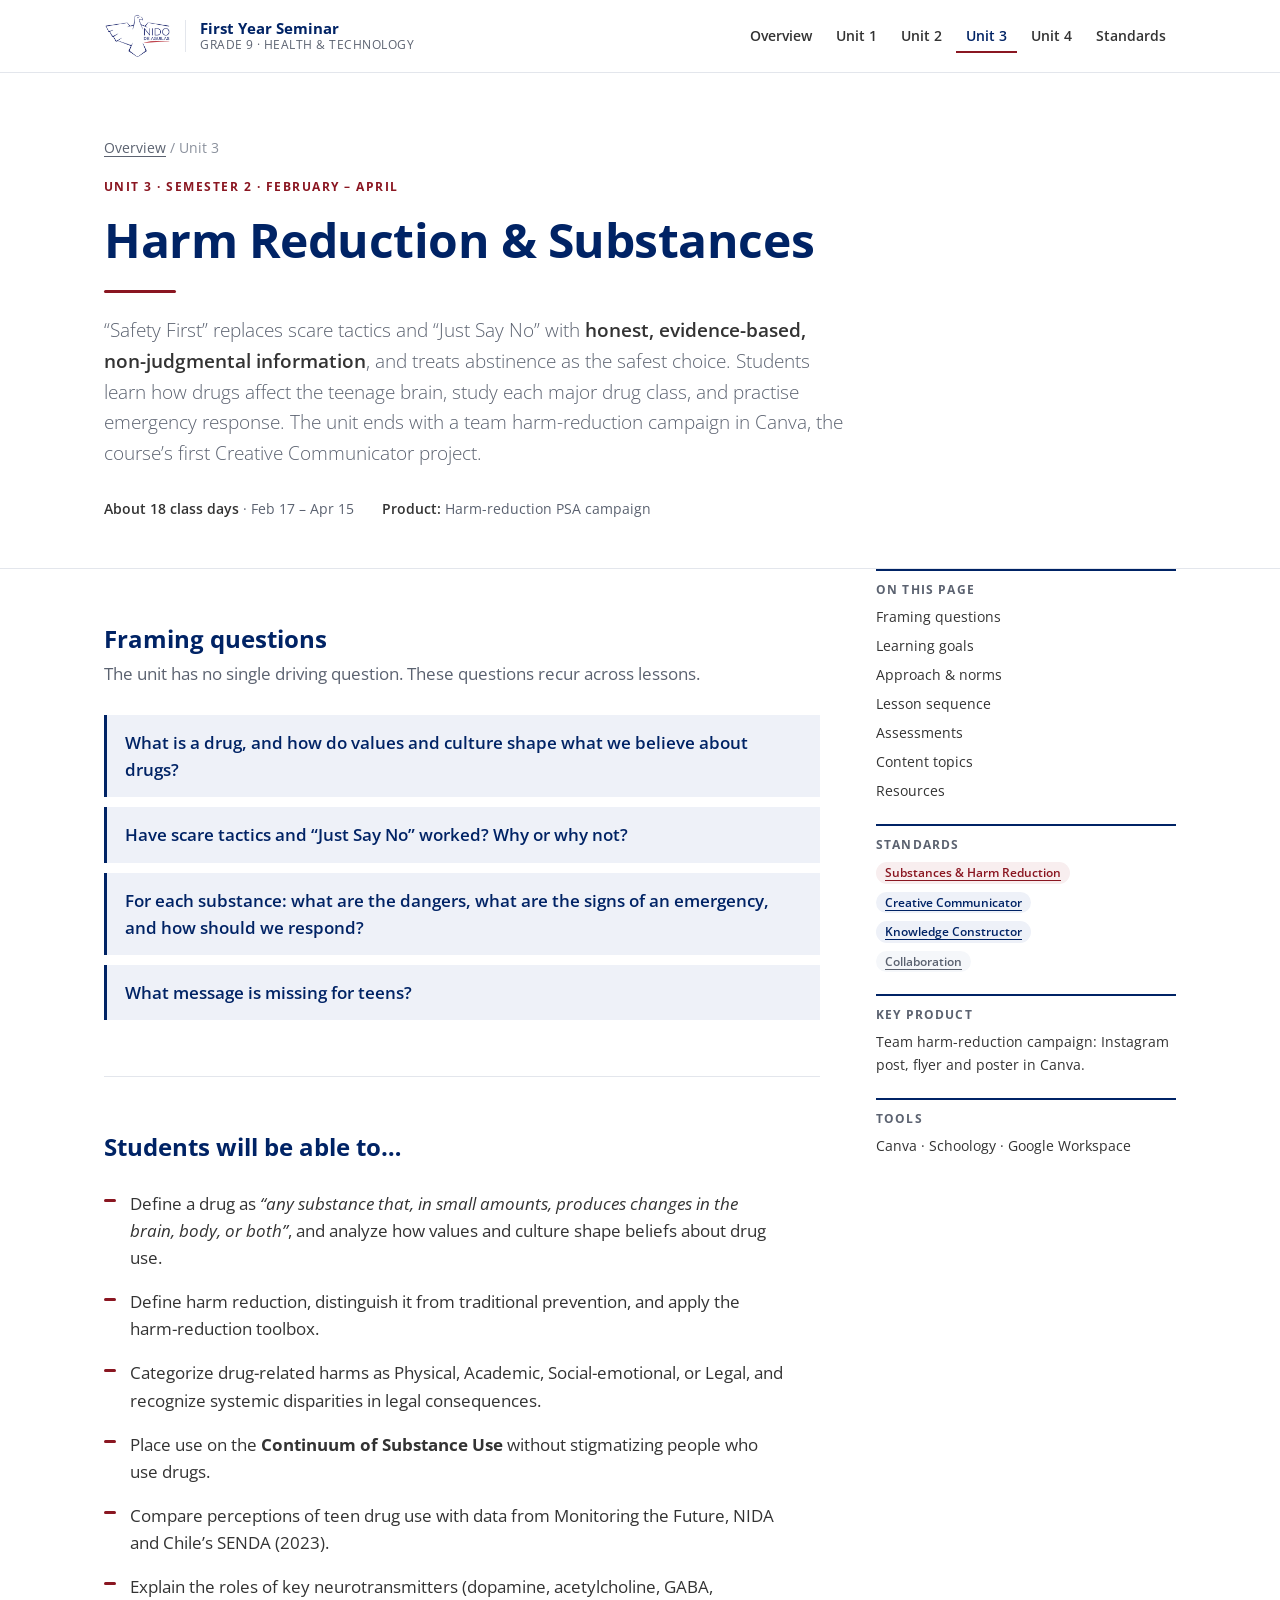
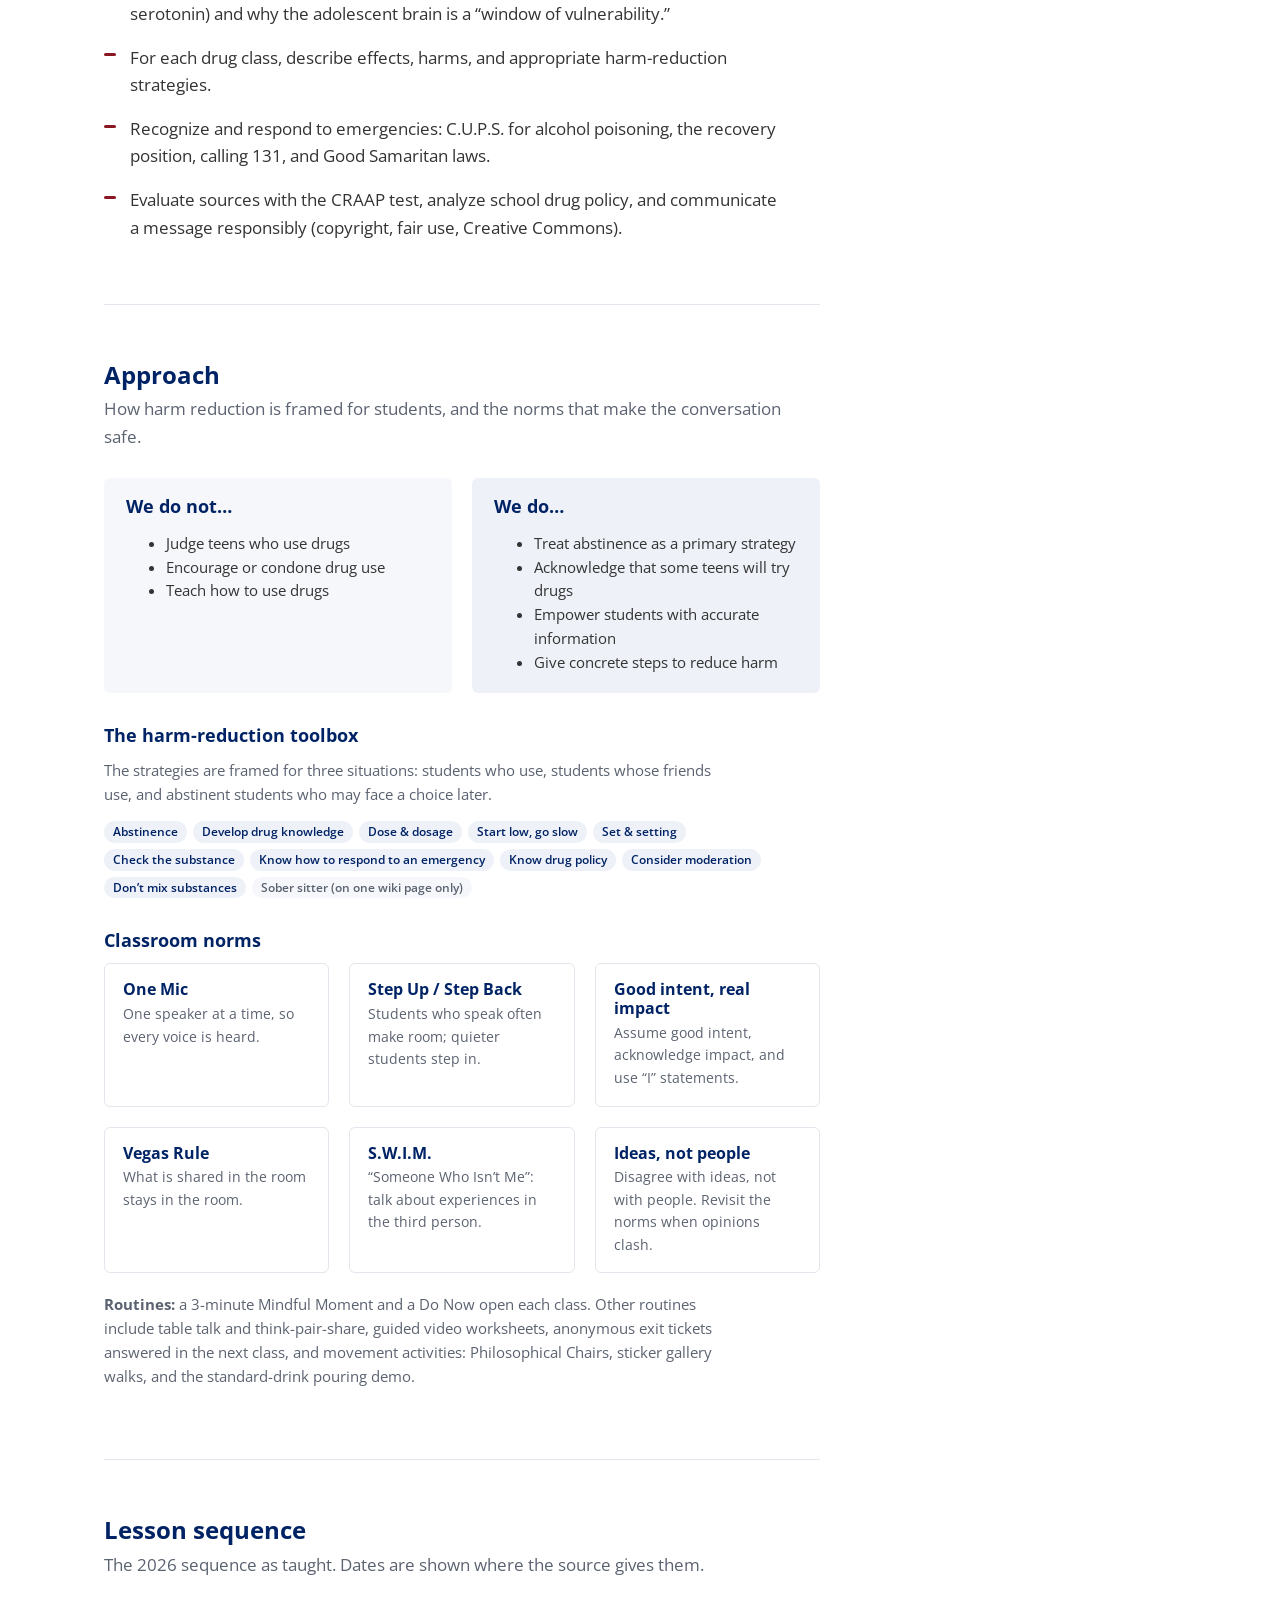
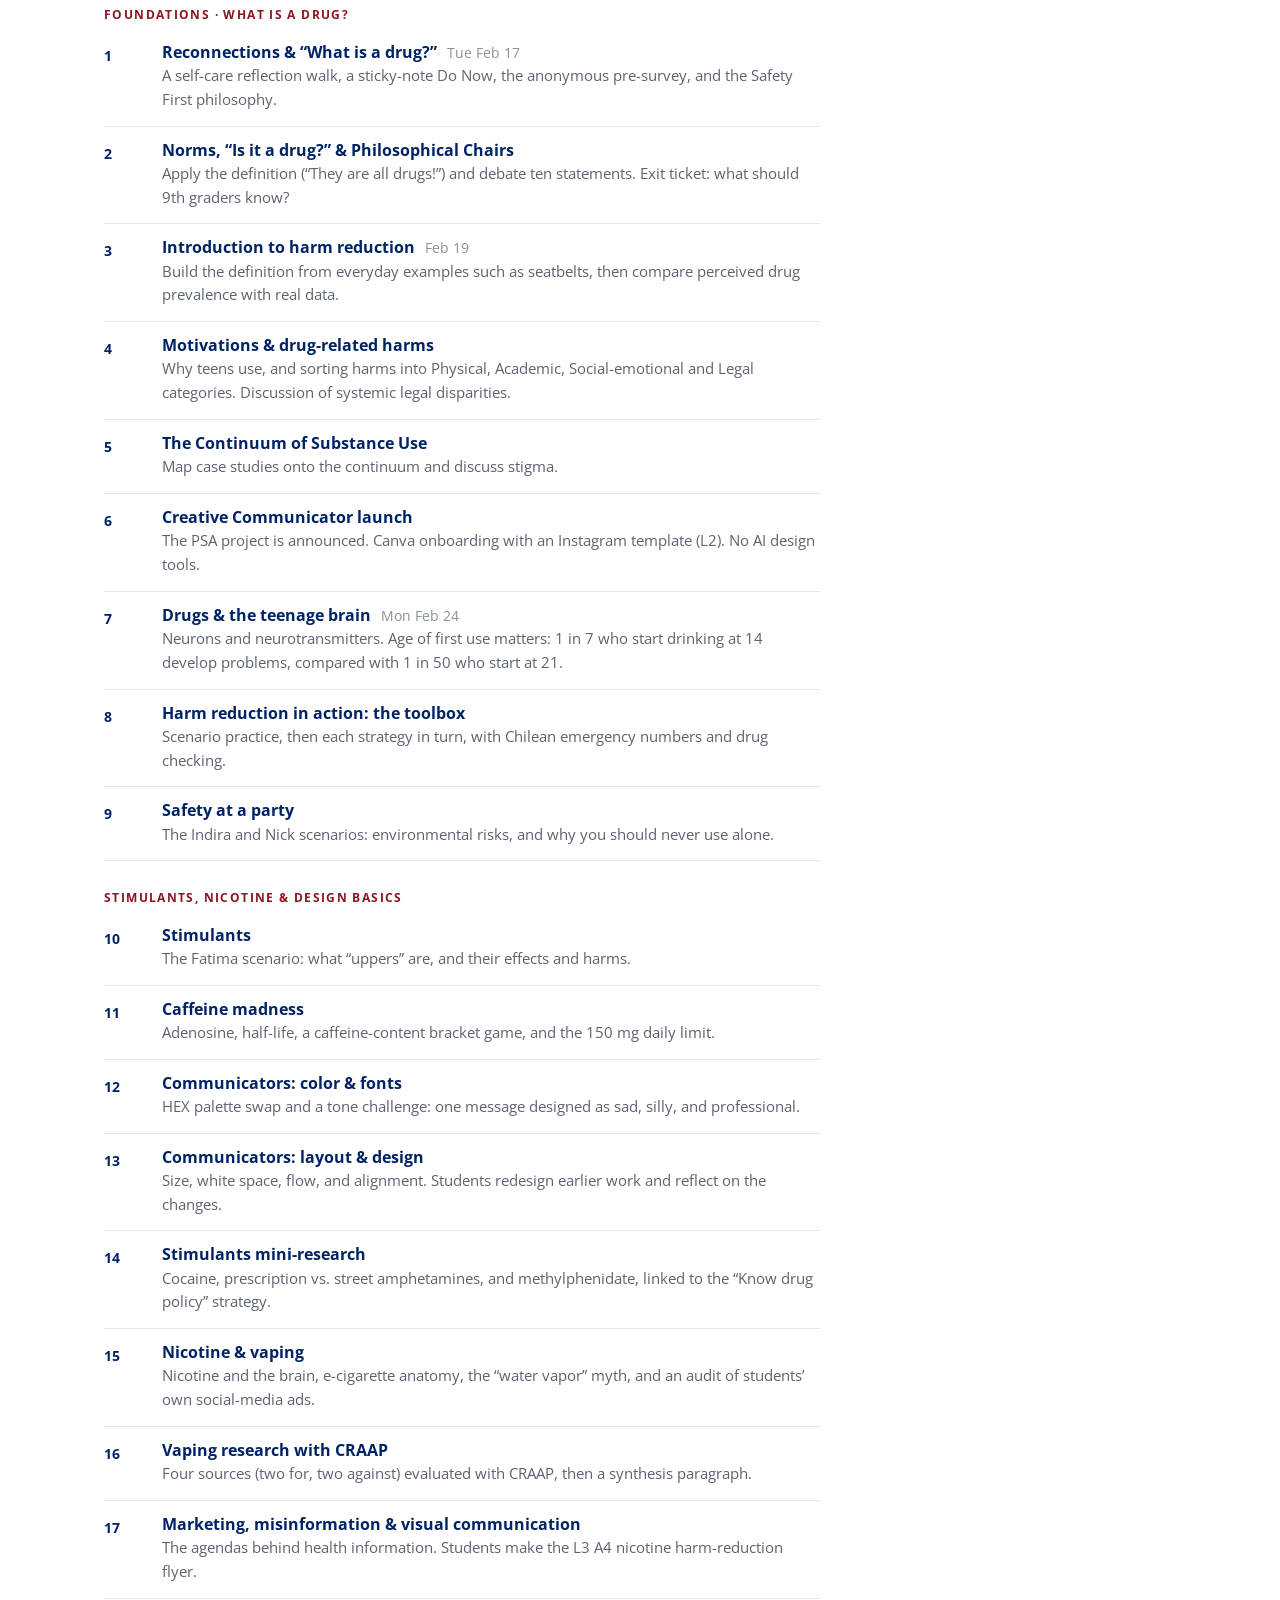
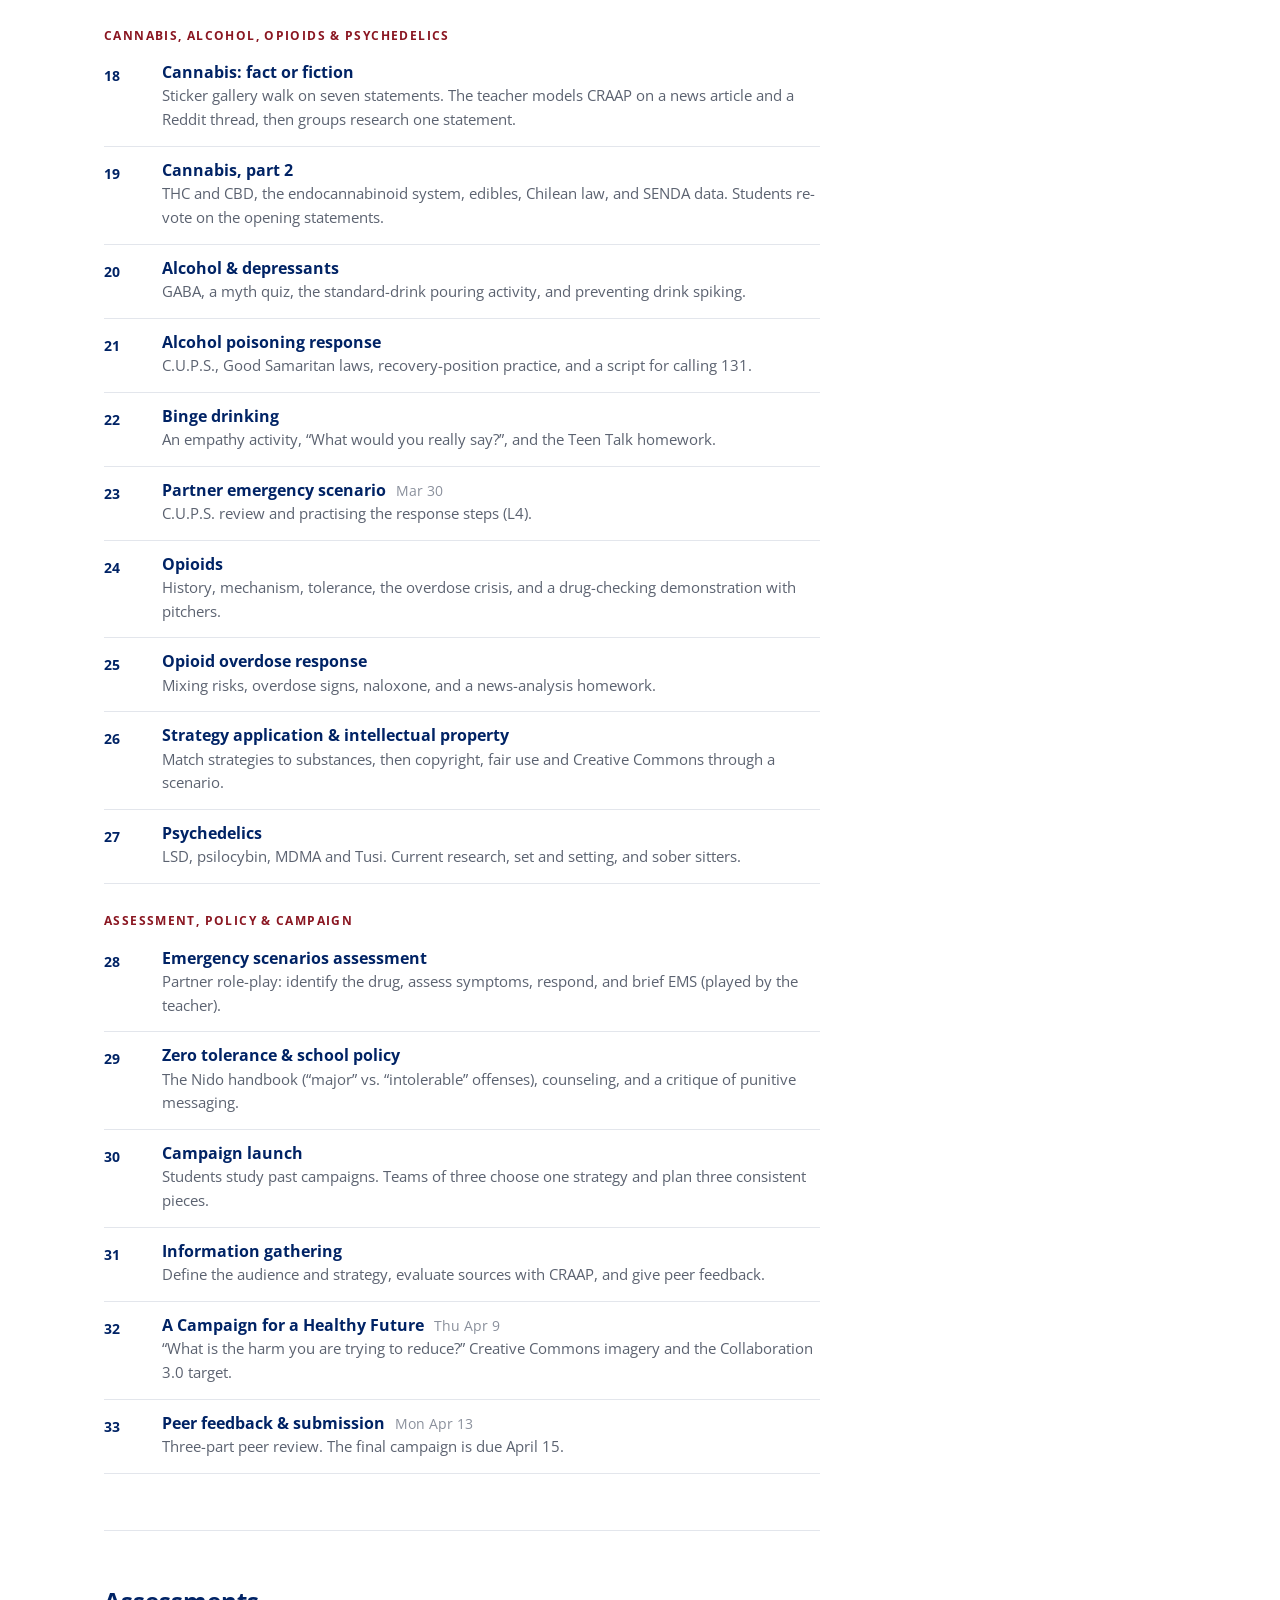
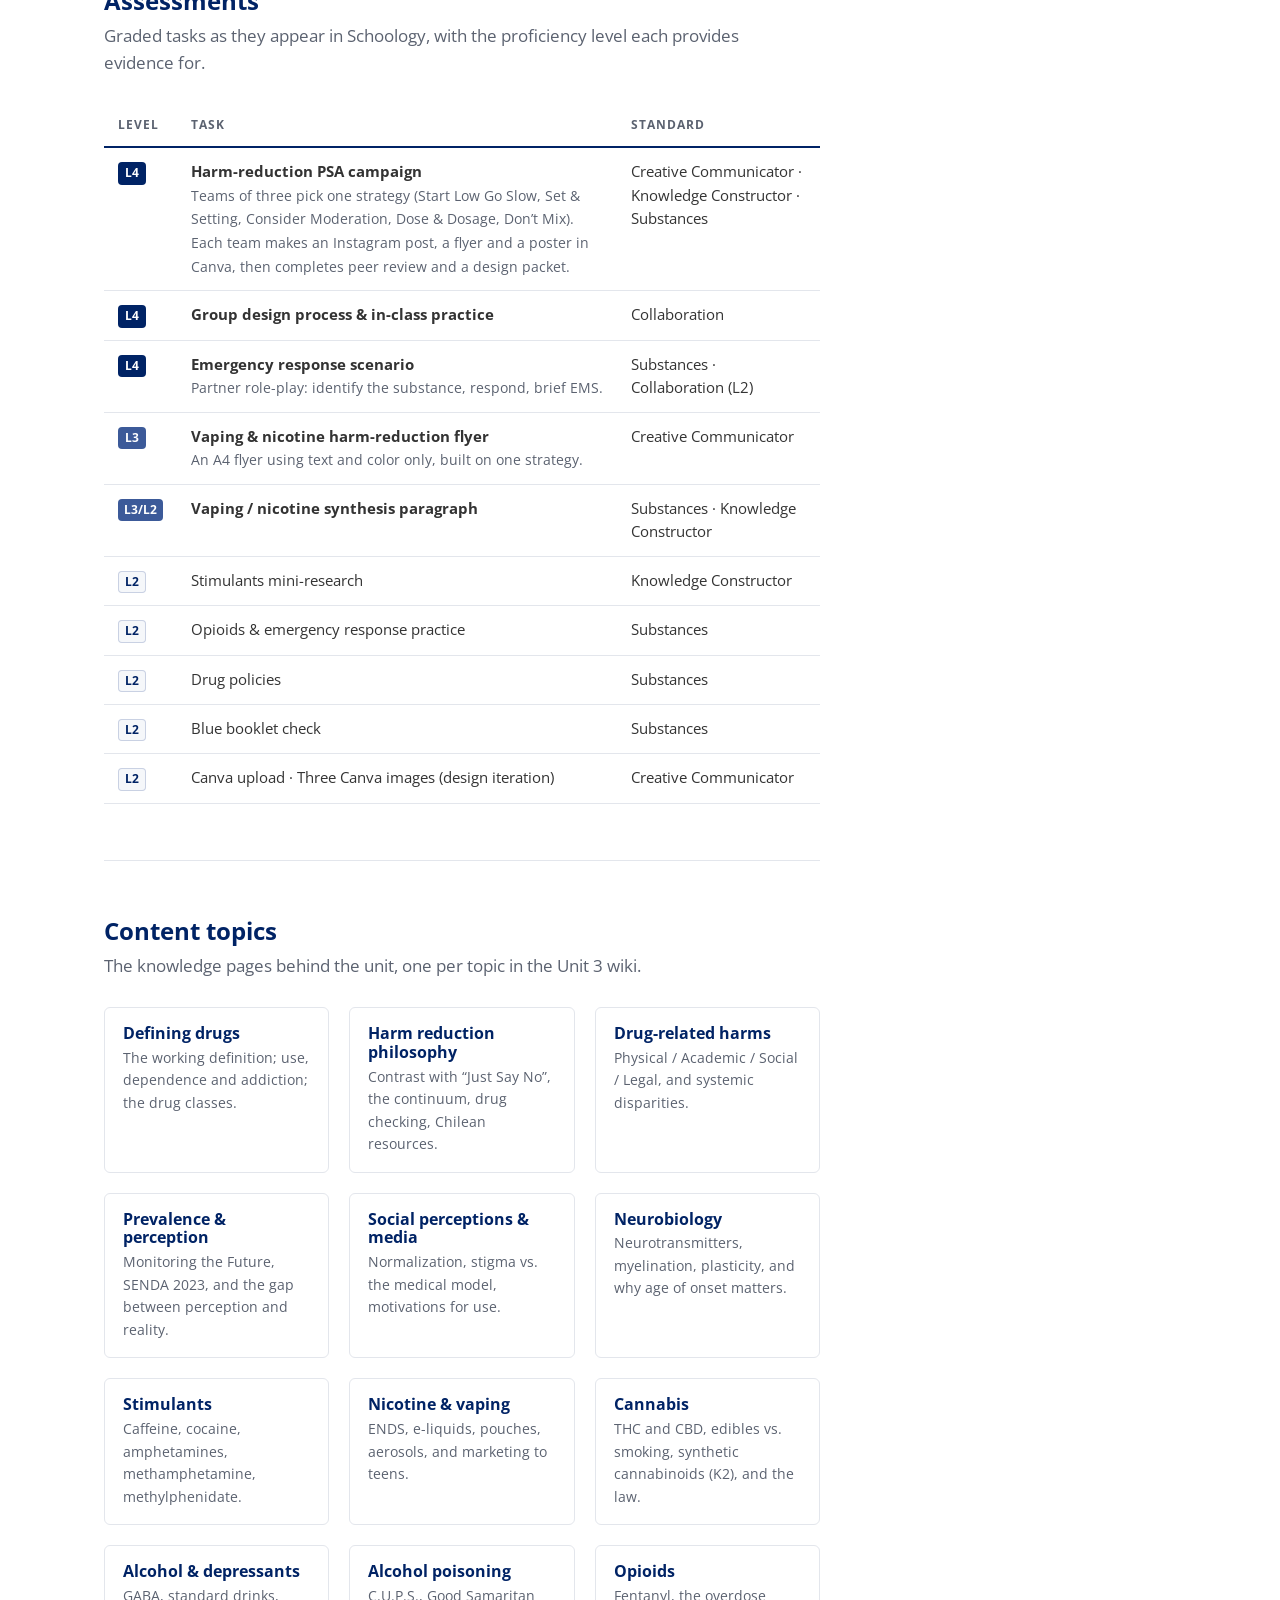
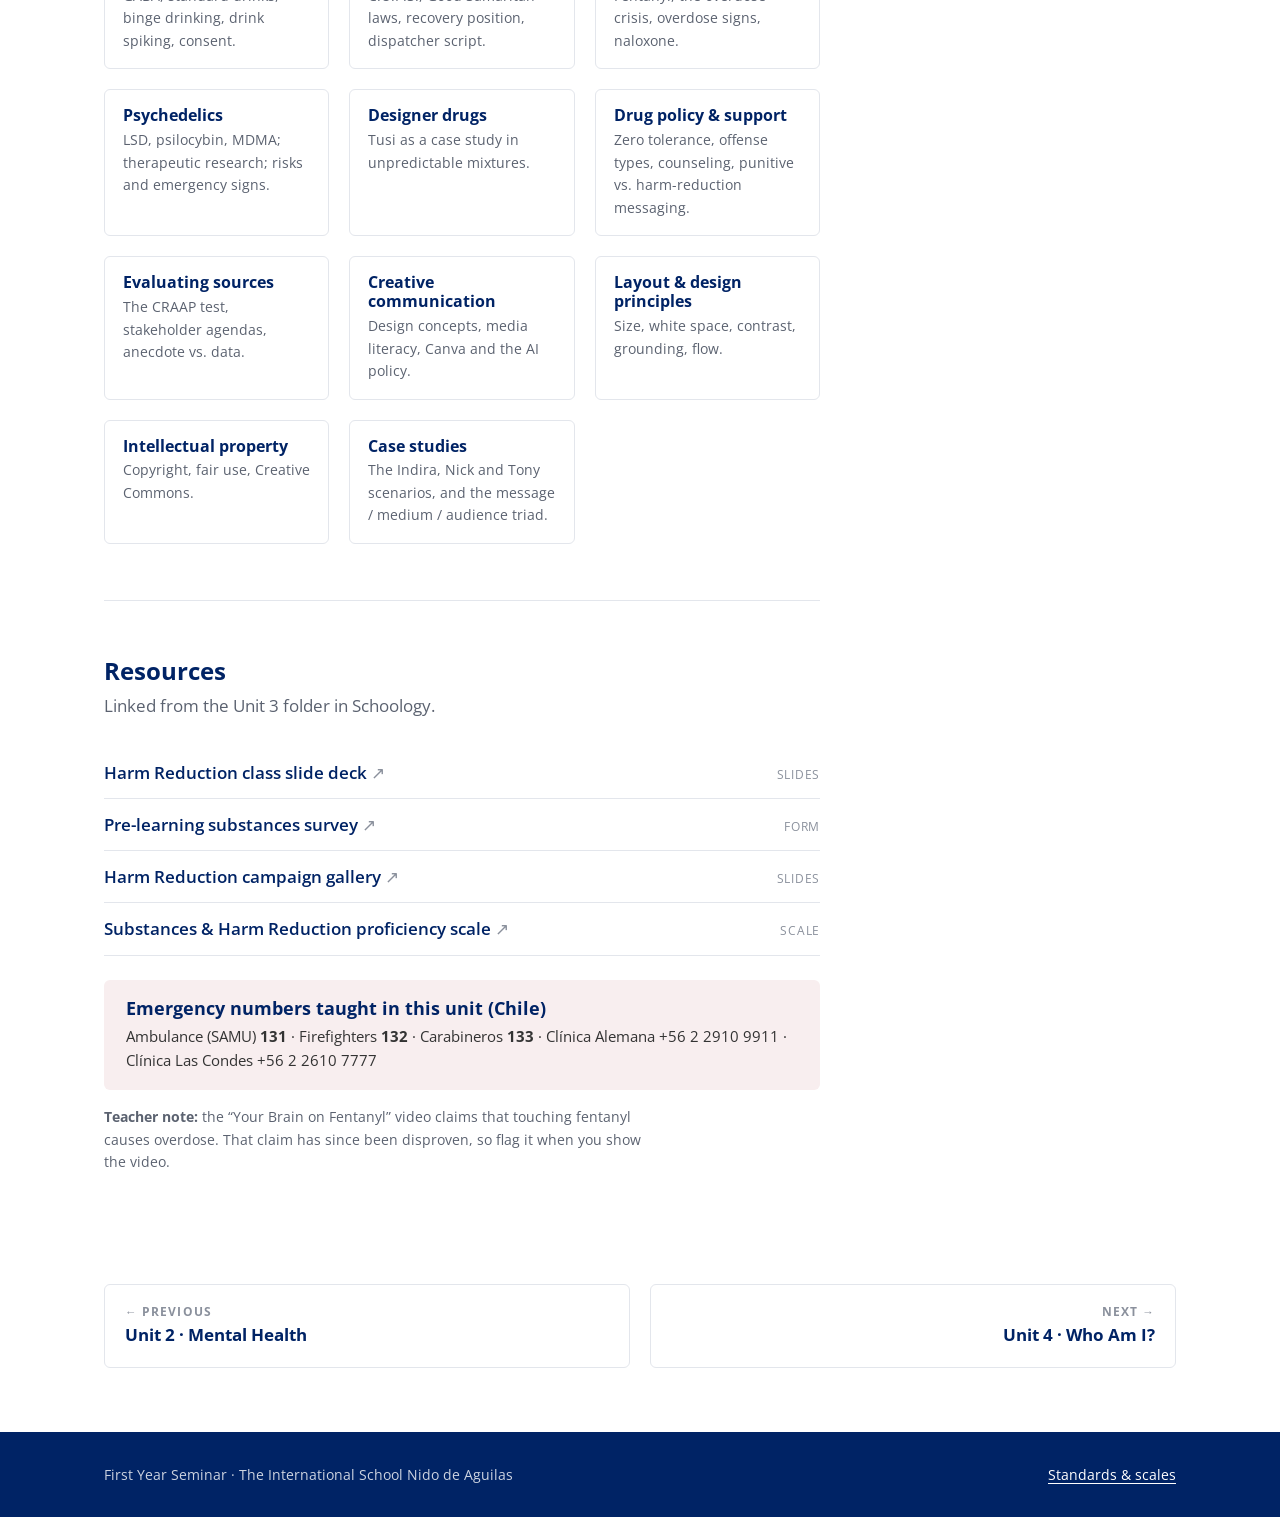
==== unit-3.html @ 099b3661 "Add files via upload" ====
<!doctype html>
<html lang="en">
<head>
<meta charset="utf-8">
<meta name="viewport" content="width=device-width, initial-scale=1">
<title>Unit 3 · Harm Reduction · First Year Seminar</title>
<meta name="description" content="Unit 3 of First Year Seminar: Safety First, a harm-reduction approach to substances, ending in a team Canva PSA campaign.">
<link rel="icon" href="assets/nido.jpg">
<link rel="stylesheet" href="assets/brand.css">
<link rel="stylesheet" href="assets/site.css">
</head>
<body>
<a class="skip" href="#main">Skip to content</a>

<header class="site-header">
  <div class="wrap">
    <a class="brand" href="index.html">
      <img src="assets/nido.jpg" alt="Nido de Aguilas">
      <span class="brand-text"><strong>First Year Seminar</strong><span>Grade 9 · Health &amp; Technology</span></span>
    </a>
    <nav class="site-nav" aria-label="Main">
      <a href="index.html">Overview</a>
      <a href="unit-1.html">Unit 1</a>
      <a href="unit-2.html">Unit 2</a>
      <a href="unit-3.html" aria-current="page">Unit 3</a>
      <a href="unit-4.html">Unit 4</a>
      <a href="standards.html">Standards</a>
    </nav>
  </div>
</header>

<main id="main">
  <section class="hero">
    <div class="wrap">
      <p class="crumbs"><a href="index.html">Overview</a> / Unit 3</p>
      <p class="eyebrow">Unit 3 · Semester 2 · February – April</p>
      <h1>Harm Reduction &amp; Substances</h1>
      <div class="swoosh"></div>
      <p class="lead">“Safety First” replaces scare tactics and “Just Say No” with <strong>honest, evidence-based, non-judgmental information</strong>, and treats abstinence as the safest choice. Students learn how drugs affect the teenage brain, study each major drug class, and practise emergency response. The unit ends with a team harm-reduction campaign in Canva, the course’s first Creative Communicator project.</p>
      <div class="facts">
        <span><b>About 18 class days</b> · Feb 17 – Apr 15</span>
        <span><b>Product:</b> Harm-reduction PSA campaign</span>
      </div>
    </div>
  </section>

  <div class="wrap">
    <div class="unit-layout">
      <div>
        <section class="section" id="questions">
          <div class="section-head"><div><h2>Framing questions</h2><p>The unit has no single driving question. These questions recur across lessons.</p></div></div>
          <ul class="dq-list">
            <li>What is a drug, and how do values and culture shape what we believe about drugs?</li>
            <li>Have scare tactics and “Just Say No” worked? Why or why not?</li>
            <li>For each substance: what are the dangers, what are the signs of an emergency, and how should we respond?</li>
            <li>What message is missing for teens?</li>
          </ul>
        </section>

        <section class="section" id="goals">
          <div class="section-head"><div><h2>Students will be able to…</h2></div></div>
          <ul class="checks prose">
            <li>Define a drug as <em>“any substance that, in small amounts, produces changes in the brain, body, or both”</em>, and analyze how values and culture shape beliefs about drug use.</li>
            <li>Define harm reduction, distinguish it from traditional prevention, and apply the harm-reduction toolbox.</li>
            <li>Categorize drug-related harms as Physical, Academic, Social-emotional, or Legal, and recognize systemic disparities in legal consequences.</li>
            <li>Place use on the <strong>Continuum of Substance Use</strong> without stigmatizing people who use drugs.</li>
            <li>Compare perceptions of teen drug use with data from Monitoring the Future, NIDA and Chile’s SENDA (2023).</li>
            <li>Explain the roles of key neurotransmitters (dopamine, acetylcholine, GABA, serotonin) and why the adolescent brain is a “window of vulnerability.”</li>
            <li>For each drug class, describe effects, harms, and appropriate harm-reduction strategies.</li>
            <li>Recognize and respond to emergencies: C.U.P.S. for alcohol poisoning, the recovery position, calling 131, and Good Samaritan laws.</li>
            <li>Evaluate sources with the CRAAP test, analyze school drug policy, and communicate a message responsibly (copyright, fair use, Creative Commons).</li>
          </ul>
        </section>

        <section class="section" id="approach">
          <div class="section-head"><div><h2>Approach</h2><p>How harm reduction is framed for students, and the norms that make the conversation safe.</p></div></div>
          <div class="grid grid-2">
            <div class="callout">
              <h3>We do not…</h3>
              <ul><li>Judge teens who use drugs</li><li>Encourage or condone drug use</li><li>Teach how to use drugs</li></ul>
            </div>
            <div class="callout" style="background:var(--blue-wash)">
              <h3>We do…</h3>
              <ul><li>Treat abstinence as a primary strategy</li><li>Acknowledge that some teens will try drugs</li><li>Empower students with accurate information</li><li>Give concrete steps to reduce harm</li></ul>
            </div>
          </div>

          <h3 style="margin:32px 0 12px">The harm-reduction toolbox</h3>
          <p class="prose" style="color:var(--ink-soft);font-size:.95rem">The strategies are framed for three situations: students who use, students whose friends use, and abstinent students who may face a choice later.</p>
          <ul class="tags">
            <li class="tag">Abstinence</li><li class="tag">Develop drug knowledge</li><li class="tag">Dose &amp; dosage</li><li class="tag">Start low, go slow</li><li class="tag">Set &amp; setting</li><li class="tag">Check the substance</li><li class="tag">Know how to respond to an emergency</li><li class="tag">Know drug policy</li><li class="tag">Consider moderation</li><li class="tag">Don’t mix substances</li><li class="tag plain">Sober sitter (on one wiki page only)</li>
          </ul>

          <h3 style="margin:32px 0 12px">Classroom norms</h3>
          <div class="grid grid-3">
            <div class="topic"><h3>One Mic</h3><p>One speaker at a time, so every voice is heard.</p></div>
            <div class="topic"><h3>Step Up / Step Back</h3><p>Students who speak often make room; quieter students step in.</p></div>
            <div class="topic"><h3>Good intent, real impact</h3><p>Assume good intent, acknowledge impact, and use “I” statements.</p></div>
            <div class="topic"><h3>Vegas Rule</h3><p>What is shared in the room stays in the room.</p></div>
            <div class="topic"><h3>S.W.I.M.</h3><p>“Someone Who Isn’t Me”: talk about experiences in the third person.</p></div>
            <div class="topic"><h3>Ideas, not people</h3><p>Disagree with ideas, not with people. Revisit the norms when opinions clash.</p></div>
          </div>
          <p style="margin-top:20px;color:var(--ink-soft);font-size:.93rem" class="prose"><strong>Routines:</strong> a 3-minute Mindful Moment and a Do Now open each class. Other routines include table talk and think-pair-share, guided video worksheets, anonymous exit tickets answered in the next class, and movement activities: Philosophical Chairs, sticker gallery walks, and the standard-drink pouring demo.</p>
        </section>

        <section class="section" id="sequence">
          <div class="section-head"><div><h2>Lesson sequence</h2><p>The 2026 sequence as taught. Dates are shown where the source gives them.</p></div></div>

          <p class="phase">Foundations · What is a drug?</p>
          <ol class="sequence">
            <li><div><h3>Reconnections &amp; “What is a drug?” <span class="date">Tue Feb 17</span></h3><p>A self-care reflection walk, a sticky-note Do Now, the anonymous pre-survey, and the Safety First philosophy.</p></div></li>
            <li><div><h3>Norms, “Is it a drug?” &amp; Philosophical Chairs</h3><p>Apply the definition (“They are all drugs!”) and debate ten statements. Exit ticket: what should 9th graders know?</p></div></li>
            <li><div><h3>Introduction to harm reduction <span class="date">Feb 19</span></h3><p>Build the definition from everyday examples such as seatbelts, then compare perceived drug prevalence with real data.</p></div></li>
            <li><div><h3>Motivations &amp; drug-related harms</h3><p>Why teens use, and sorting harms into Physical, Academic, Social-emotional and Legal categories. Discussion of systemic legal disparities.</p></div></li>
            <li><div><h3>The Continuum of Substance Use</h3><p>Map case studies onto the continuum and discuss stigma.</p></div></li>
            <li><div><h3>Creative Communicator launch</h3><p>The PSA project is announced. Canva onboarding with an Instagram template (L2). No AI design tools.</p></div></li>
            <li><div><h3>Drugs &amp; the teenage brain <span class="date">Mon Feb 24</span></h3><p>Neurons and neurotransmitters. Age of first use matters: 1 in 7 who start drinking at 14 develop problems, compared with 1 in 50 who start at 21.</p></div></li>
            <li><div><h3>Harm reduction in action: the toolbox</h3><p>Scenario practice, then each strategy in turn, with Chilean emergency numbers and drug checking.</p></div></li>
            <li><div><h3>Safety at a party</h3><p>The Indira and Nick scenarios: environmental risks, and why you should never use alone.</p></div></li>
          </ol>

          <p class="phase">Stimulants, nicotine &amp; design basics</p>
          <ol class="sequence" start="10" style="counter-reset: seq 9">
            <li><div><h3>Stimulants</h3><p>The Fatima scenario: what “uppers” are, and their effects and harms.</p></div></li>
            <li><div><h3>Caffeine madness</h3><p>Adenosine, half-life, a caffeine-content bracket game, and the 150 mg daily limit.</p></div></li>
            <li><div><h3>Communicators: color &amp; fonts</h3><p>HEX palette swap and a tone challenge: one message designed as sad, silly, and professional.</p></div></li>
            <li><div><h3>Communicators: layout &amp; design</h3><p>Size, white space, flow, and alignment. Students redesign earlier work and reflect on the changes.</p></div></li>
            <li><div><h3>Stimulants mini-research</h3><p>Cocaine, prescription vs. street amphetamines, and methylphenidate, linked to the “Know drug policy” strategy.</p></div></li>
            <li><div><h3>Nicotine &amp; vaping</h3><p>Nicotine and the brain, e-cigarette anatomy, the “water vapor” myth, and an audit of students’ own social-media ads.</p></div></li>
            <li><div><h3>Vaping research with CRAAP</h3><p>Four sources (two for, two against) evaluated with CRAAP, then a synthesis paragraph.</p></div></li>
            <li><div><h3>Marketing, misinformation &amp; visual communication</h3><p>The agendas behind health information. Students make the L3 A4 nicotine harm-reduction flyer.</p></div></li>
          </ol>

          <p class="phase">Cannabis, alcohol, opioids &amp; psychedelics</p>
          <ol class="sequence" start="18" style="counter-reset: seq 17">
            <li><div><h3>Cannabis: fact or fiction</h3><p>Sticker gallery walk on seven statements. The teacher models CRAAP on a news article and a Reddit thread, then groups research one statement.</p></div></li>
            <li><div><h3>Cannabis, part 2</h3><p>THC and CBD, the endocannabinoid system, edibles, Chilean law, and SENDA data. Students re-vote on the opening statements.</p></div></li>
            <li><div><h3>Alcohol &amp; depressants</h3><p>GABA, a myth quiz, the standard-drink pouring activity, and preventing drink spiking.</p></div></li>
            <li><div><h3>Alcohol poisoning response</h3><p>C.U.P.S., Good Samaritan laws, recovery-position practice, and a script for calling 131.</p></div></li>
            <li><div><h3>Binge drinking</h3><p>An empathy activity, “What would you really say?”, and the Teen Talk homework.</p></div></li>
            <li><div><h3>Partner emergency scenario <span class="date">Mar 30</span></h3><p>C.U.P.S. review and practising the response steps (L4).</p></div></li>
            <li><div><h3>Opioids</h3><p>History, mechanism, tolerance, the overdose crisis, and a drug-checking demonstration with pitchers.</p></div></li>
            <li><div><h3>Opioid overdose response</h3><p>Mixing risks, overdose signs, naloxone, and a news-analysis homework.</p></div></li>
            <li><div><h3>Strategy application &amp; intellectual property</h3><p>Match strategies to substances, then copyright, fair use and Creative Commons through a scenario.</p></div></li>
            <li><div><h3>Psychedelics</h3><p>LSD, psilocybin, MDMA and Tusi. Current research, set and setting, and sober sitters.</p></div></li>
          </ol>

          <p class="phase">Assessment, policy &amp; campaign</p>
          <ol class="sequence" start="28" style="counter-reset: seq 27">
            <li><div><h3>Emergency scenarios assessment</h3><p>Partner role-play: identify the drug, assess symptoms, respond, and brief EMS (played by the teacher).</p></div></li>
            <li><div><h3>Zero tolerance &amp; school policy</h3><p>The Nido handbook (“major” vs. “intolerable” offenses), counseling, and a critique of punitive messaging.</p></div></li>
            <li><div><h3>Campaign launch</h3><p>Students study past campaigns. Teams of three choose one strategy and plan three consistent pieces.</p></div></li>
            <li><div><h3>Information gathering</h3><p>Define the audience and strategy, evaluate sources with CRAAP, and give peer feedback.</p></div></li>
            <li><div><h3>A Campaign for a Healthy Future <span class="date">Thu Apr 9</span></h3><p>“What is the harm you are trying to reduce?” Creative Commons imagery and the Collaboration 3.0 target.</p></div></li>
            <li><div><h3>Peer feedback &amp; submission <span class="date">Mon Apr 13</span></h3><p>Three-part peer review. The final campaign is due April 15.</p></div></li>
          </ol>
        </section>

        <section class="section" id="assessments">
          <div class="section-head"><div><h2>Assessments</h2><p>Graded tasks as they appear in Schoology, with the proficiency level each provides evidence for.</p></div></div>
          <div class="table-scroll">
            <table>
              <thead><tr><th>Level</th><th>Task</th><th>Standard</th></tr></thead>
              <tbody>
                <tr><td><span class="lvl">L4</span></td><td><strong>Harm-reduction PSA campaign</strong><br><span style="color:var(--ink-soft);font-size:.88rem">Teams of three pick one strategy (Start Low Go Slow, Set &amp; Setting, Consider Moderation, Dose &amp; Dosage, Don’t Mix). Each team makes an Instagram post, a flyer and a poster in Canva, then completes peer review and a design packet.</span></td><td>Creative Communicator · Knowledge Constructor · Substances</td></tr>
                <tr><td><span class="lvl">L4</span></td><td><strong>Group design process &amp; in-class practice</strong></td><td>Collaboration</td></tr>
                <tr><td><span class="lvl">L4</span></td><td><strong>Emergency response scenario</strong><br><span style="color:var(--ink-soft);font-size:.88rem">Partner role-play: identify the substance, respond, brief EMS.</span></td><td>Substances · Collaboration (L2)</td></tr>
                <tr><td><span class="lvl l3">L3</span></td><td><strong>Vaping &amp; nicotine harm-reduction flyer</strong><br><span style="color:var(--ink-soft);font-size:.88rem">An A4 flyer using text and color only, built on one strategy.</span></td><td>Creative Communicator</td></tr>
                <tr><td><span class="lvl l3">L3/L2</span></td><td><strong>Vaping / nicotine synthesis paragraph</strong></td><td>Substances · Knowledge Constructor</td></tr>
                <tr><td><span class="lvl l2">L2</span></td><td>Stimulants mini-research</td><td>Knowledge Constructor</td></tr>
                <tr><td><span class="lvl l2">L2</span></td><td>Opioids &amp; emergency response practice</td><td>Substances</td></tr>
                <tr><td><span class="lvl l2">L2</span></td><td>Drug policies</td><td>Substances</td></tr>
                <tr><td><span class="lvl l2">L2</span></td><td>Blue booklet check</td><td>Substances</td></tr>
                <tr><td><span class="lvl l2">L2</span></td><td>Canva upload · Three Canva images (design iteration)</td><td>Creative Communicator</td></tr>
              </tbody>
            </table>
          </div>
        </section>

        <section class="section" id="topics">
          <div class="section-head"><div><h2>Content topics</h2><p>The knowledge pages behind the unit, one per topic in the Unit 3 wiki.</p></div></div>
          <div class="grid grid-3">
            <div class="topic"><h3>Defining drugs</h3><p>The working definition; use, dependence and addiction; the drug classes.</p></div>
            <div class="topic"><h3>Harm reduction philosophy</h3><p>Contrast with “Just Say No”, the continuum, drug checking, Chilean resources.</p></div>
            <div class="topic"><h3>Drug-related harms</h3><p>Physical / Academic / Social / Legal, and systemic disparities.</p></div>
            <div class="topic"><h3>Prevalence &amp; perception</h3><p>Monitoring the Future, SENDA 2023, and the gap between perception and reality.</p></div>
            <div class="topic"><h3>Social perceptions &amp; media</h3><p>Normalization, stigma vs. the medical model, motivations for use.</p></div>
            <div class="topic"><h3>Neurobiology</h3><p>Neurotransmitters, myelination, plasticity, and why age of onset matters.</p></div>
            <div class="topic"><h3>Stimulants</h3><p>Caffeine, cocaine, amphetamines, methamphetamine, methylphenidate.</p></div>
            <div class="topic"><h3>Nicotine &amp; vaping</h3><p>ENDS, e-liquids, pouches, aerosols, and marketing to teens.</p></div>
            <div class="topic"><h3>Cannabis</h3><p>THC and CBD, edibles vs. smoking, synthetic cannabinoids (K2), and the law.</p></div>
            <div class="topic"><h3>Alcohol &amp; depressants</h3><p>GABA, standard drinks, binge drinking, drink spiking, consent.</p></div>
            <div class="topic"><h3>Alcohol poisoning</h3><p>C.U.P.S., Good Samaritan laws, recovery position, dispatcher script.</p></div>
            <div class="topic"><h3>Opioids</h3><p>Fentanyl, the overdose crisis, overdose signs, naloxone.</p></div>
            <div class="topic"><h3>Psychedelics</h3><p>LSD, psilocybin, MDMA; therapeutic research; risks and emergency signs.</p></div>
            <div class="topic"><h3>Designer drugs</h3><p>Tusi as a case study in unpredictable mixtures.</p></div>
            <div class="topic"><h3>Drug policy &amp; support</h3><p>Zero tolerance, offense types, counseling, punitive vs. harm-reduction messaging.</p></div>
            <div class="topic"><h3>Evaluating sources</h3><p>The CRAAP test, stakeholder agendas, anecdote vs. data.</p></div>
            <div class="topic"><h3>Creative communication</h3><p>Design concepts, media literacy, Canva and the AI policy.</p></div>
            <div class="topic"><h3>Layout &amp; design principles</h3><p>Size, white space, contrast, grounding, flow.</p></div>
            <div class="topic"><h3>Intellectual property</h3><p>Copyright, fair use, Creative Commons.</p></div>
            <div class="topic"><h3>Case studies</h3><p>The Indira, Nick and Tony scenarios, and the message / medium / audience triad.</p></div>
          </div>
        </section>

        <section class="section" id="resources">
          <div class="section-head"><div><h2>Resources</h2><p>Linked from the Unit 3 folder in Schoology.</p></div></div>
          <ul class="resources">
            <li><a href="https://docs.google.com/presentation/d/11adN4pOmLplfueguVppjiBenpnWOs1nOnllvZP3Eys0/edit?usp=sharing">Harm Reduction class slide deck</a><span class="kind">Slides</span></li>
            <li><a href="https://docs.google.com/forms/d/e/1FAIpQLSdNztxjXQd_Px0V5CXv6ugvS3EemN0rdLfUX8w3bJAe48unbQ/viewform">Pre-learning substances survey</a><span class="kind">Form</span></li>
            <li><a href="https://docs.google.com/presentation/d/1cxG40KWcsjXEF69IgoiTQbjRKx9eh-QLa_NNlY_I2e0/edit?usp=sharing">Harm Reduction campaign gallery</a><span class="kind">Slides</span></li>
            <li><a href="https://docs.google.com/document/d/1TcYlDyapf2wW7bHNUXaAZ9Q6VcOBVGqw/edit">Substances &amp; Harm Reduction proficiency scale</a><span class="kind">Scale</span></li>
          </ul>
          <div class="callout red" style="margin-top:24px">
            <h3>Emergency numbers taught in this unit (Chile)</h3>
            <p>Ambulance (SAMU) <strong>131</strong> · Firefighters <strong>132</strong> · Carabineros <strong>133</strong> · Clínica Alemana +56 2 2910 9911 · Clínica Las Condes +56 2 2610 7777</p>
          </div>
          <p style="margin-top:16px;font-size:.88rem;color:var(--ink-soft)" class="prose"><strong>Teacher note:</strong> the “Your Brain on Fentanyl” video claims that touching fentanyl causes overdose. That claim has since been disproven, so flag it when you show the video.</p>
        </section>
      </div>

      <aside class="aside" aria-label="Unit summary">
        <div class="aside-block toc">
          <h4>On this page</h4>
          <ul><li><a href="#questions">Framing questions</a></li><li><a href="#goals">Learning goals</a></li><li><a href="#approach">Approach &amp; norms</a></li><li><a href="#sequence">Lesson sequence</a></li><li><a href="#assessments">Assessments</a></li><li><a href="#topics">Content topics</a></li><li><a href="#resources">Resources</a></li></ul>
        </div>
        <div class="aside-block">
          <h4>Standards</h4>
          <ul class="tags"><li><a class="tag health" href="standards.html#substances">Substances &amp; Harm Reduction</a></li><li><a class="tag" href="standards.html#communicator">Creative Communicator</a></li><li><a class="tag" href="standards.html#constructor">Knowledge Constructor</a></li><li><a class="tag plain" href="standards.html#collaboration">Collaboration</a></li></ul>
        </div>
        <div class="aside-block">
          <h4>Key product</h4>
          <p>Team harm-reduction campaign: Instagram post, flyer and poster in Canva.</p>
        </div>
        <div class="aside-block">
          <h4>Tools</h4>
          <p>Canva · Schoology · Google Workspace</p>
        </div>
      </aside>
    </div>
  </div>

  <div class="wrap">
    <nav class="pager" aria-label="Units">
      <a href="unit-2.html"><small>← Previous</small><span>Unit 2 · Mental Health</span></a>
      <a class="next" href="unit-4.html"><small>Next →</small><span>Unit 4 · Who Am I?</span></a>
    </nav>
  </div>
</main>

<footer class="site-footer">
  <div class="wrap">
    <span>First Year Seminar · The International School Nido de Aguilas</span>
    <span><a href="standards.html">Standards &amp; scales</a></span>
  </div>
</footer>
</body>
</html>
---- assets/brand.css ----
/* 
 * The International School Nido de Aguilas
 * Brand Style Guide CSS Variables & Utilities 
 * 
 * Includes primary colors, font stacks, and essential utility classes
 * based on the official branding cheat sheet.
 */

/* Import fallback font (Open Sans) */
@import url('https://fonts.googleapis.com/css2?family=Open+Sans:ital,wght@0,300..800;1,300..800&display=swap');

:root {
  /* Brand Colors */
  --nido-blue: #002365;
  --nido-red: #8A1621;
  --nido-dark-gray: #333333;
  --nido-white: #FFFFFF;

  /* Typography */
  --font-gotham: 'Gotham', 'Open Sans', sans-serif;
  --font-open-sans: 'Open Sans', sans-serif;
}

/* Base Styles */
body {
  font-family: var(--font-gotham);
  color: var(--nido-dark-gray);
}

h1, h2, h3, h4, h5, h6 {
  font-family: var(--font-gotham);
}

/* 
 * Utility Classes 
 */

/* Text Colors */
.text-nido-blue { color: var(--nido-blue); }
.text-nido-red { color: var(--nido-red); }
.text-nido-dark { color: var(--nido-dark-gray); }
.text-white { color: var(--nido-white); }

/* Background Colors */
.bg-nido-blue { background-color: var(--nido-blue); }
.bg-nido-red { background-color: var(--nido-red); }
.bg-nido-dark { background-color: var(--nido-dark-gray); }
.bg-white { background-color: var(--nido-white); }

/* Buttons */
.btn-nido-blue {
  background-color: var(--nido-blue);
  color: var(--nido-white);
  border: none;
  border-radius: 4px;
  padding: 0.5rem 1rem;
  font-family: var(--font-gotham);
  font-weight: bold;
  cursor: pointer;
  transition: opacity 0.2s;
}

.btn-nido-blue:hover {
  opacity: 0.9;
}

.btn-nido-red {
  background-color: var(--nido-red);
  color: var(--nido-white);
  border: none;
  border-radius: 4px;
  padding: 0.5rem 1rem;
  font-family: var(--font-gotham);
  font-weight: bold;
  cursor: pointer;
  transition: opacity 0.2s;
}

.btn-nido-red:hover {
  opacity: 0.9;
}

/* Font Weights for Gotham / Open Sans */
.font-light { font-weight: 300; }
.font-book { font-weight: 400; }  /* Default 'Regular' */
.font-medium { font-weight: 500; } /* Gotham Medium / Open Sans Semibold */
.font-bold { font-weight: 700; }
.font-black { font-weight: 900; } /* Gotham Black / Open Sans Extrabold */
---- assets/site.css ----
/*
 * First Year Seminar — curriculum site
 * Layout and components. Brand tokens come from brand.css (Nido style guide).
 */

:root {
  --ink: var(--nido-dark-gray, #333333);
  --ink-soft: #5b6270;
  --ink-faint: #8a909c;
  --rule: #e3e6ec;
  --wash: #f5f7fa;
  --blue-wash: #eef1f8;
  --red-wash: #f8eeef;
  --radius: 6px;
  --measure: 68ch;
  --page: 1120px;
}

* { box-sizing: border-box; }

html { -webkit-text-size-adjust: 100%; }

body {
  margin: 0;
  background: var(--nido-white);
  color: var(--ink);
  font-size: 17px;
  line-height: 1.6;
  font-weight: 400;
}

img { max-width: 100%; display: block; }

a { color: var(--nido-blue); text-decoration-thickness: 1px; text-underline-offset: 3px; }
a:hover { color: var(--nido-red); }

h1, h2, h3, h4 { color: var(--nido-blue); line-height: 1.2; margin: 0; }
h1 { font-size: clamp(2rem, 4.5vw, 3rem); font-weight: 700; letter-spacing: -0.01em; }
h2 { font-size: 1.5rem; font-weight: 700; }
h3 { font-size: 1.1rem; font-weight: 700; }
h4 { font-size: 0.95rem; font-weight: 700; }
p { margin: 0 0 1em; }

.wrap { max-width: var(--page); margin: 0 auto; padding: 0 24px; }

.skip { position: absolute; left: -9999px; }
.skip:focus { left: 16px; top: 16px; background: var(--nido-blue); color: #fff; padding: 8px 12px; z-index: 10; }

/* ---------- Header ---------- */

.site-header {
  border-bottom: 1px solid var(--rule);
  background: var(--nido-white);
  position: sticky; top: 0; z-index: 5;
}
.site-header .wrap {
  display: flex; align-items: center; justify-content: space-between;
  gap: 24px; min-height: 72px;
}
.brand { display: flex; align-items: center; gap: 14px; text-decoration: none; color: var(--nido-blue); }
.brand img { height: 44px; width: auto; }
.brand-text { display: flex; flex-direction: column; line-height: 1.15; border-left: 1px solid var(--rule); padding-left: 14px; }
.brand-text strong { font-size: 0.95rem; font-weight: 700; }
.brand-text span { font-size: 0.75rem; color: var(--ink-soft); letter-spacing: 0.04em; text-transform: uppercase; }

.site-nav { display: flex; gap: 4px; flex-wrap: wrap; justify-content: flex-end; }
.site-nav a {
  text-decoration: none; color: var(--ink); font-size: 0.88rem; font-weight: 600;
  padding: 6px 10px; border-radius: var(--radius);
}
.site-nav a:hover { background: var(--wash); color: var(--nido-blue); }
.site-nav a[aria-current="page"] { color: var(--nido-blue); box-shadow: inset 0 -2px 0 var(--nido-red); border-radius: 0; }

/* ---------- Hero ---------- */

.hero { padding: 64px 0 48px; border-bottom: 1px solid var(--rule); }
.eyebrow {
  font-size: 0.78rem; font-weight: 700; letter-spacing: 0.12em; text-transform: uppercase;
  color: var(--nido-red); margin: 0 0 14px;
}
.swoosh { width: 72px; height: 3px; background: var(--nido-red); border-radius: 2px; margin: 22px 0; }
.lead { font-size: 1.2rem; color: var(--ink-soft); max-width: var(--measure); font-weight: 300; }
.lead strong { color: var(--ink); font-weight: 600; }
.hero-question {
  margin-top: 28px; padding: 20px 24px; border-left: 3px solid var(--nido-blue);
  background: var(--blue-wash); max-width: var(--measure);
  font-size: 1.1rem; color: var(--nido-blue); font-weight: 600;
}
.hero-question small { display: block; font-size: 0.75rem; letter-spacing: 0.1em; text-transform: uppercase; color: var(--ink-soft); font-weight: 700; margin-bottom: 6px; }

.facts { display: flex; flex-wrap: wrap; gap: 10px 28px; margin-top: 28px; font-size: 0.9rem; color: var(--ink-soft); }
.facts b { color: var(--ink); font-weight: 600; }

/* ---------- Sections ---------- */

.section { padding: 56px 0; border-bottom: 1px solid var(--rule); }
.section:last-of-type { border-bottom: 0; }
.section-head { display: flex; align-items: baseline; justify-content: space-between; gap: 16px; margin-bottom: 28px; flex-wrap: wrap; }
.section-head p { margin: 6px 0 0; color: var(--ink-soft); max-width: var(--measure); }
.section-head .num { font-size: 0.78rem; font-weight: 700; letter-spacing: 0.12em; text-transform: uppercase; color: var(--ink-faint); }

.prose { max-width: var(--measure); }
.prose ul, .prose ol { padding-left: 1.2em; }
.prose li { margin-bottom: 0.4em; }

/* ---------- Grids & cards ---------- */

.grid { display: grid; gap: 20px; }
.grid-2 { grid-template-columns: repeat(2, minmax(0, 1fr)); }
.grid-3 { grid-template-columns: repeat(3, minmax(0, 1fr)); }
.grid-4 { grid-template-columns: repeat(4, minmax(0, 1fr)); }

.pillar h3 { margin-bottom: 6px; }
.pillar p { color: var(--ink-soft); font-size: 0.95rem; margin: 0; }
.pillar .bar { width: 28px; height: 3px; background: var(--nido-blue); margin-bottom: 14px; }
.pillar:nth-child(even) .bar { background: var(--nido-red); }

.unit-card {
  display: flex; flex-direction: column; gap: 12px;
  border: 1px solid var(--rule); border-radius: var(--radius); padding: 24px;
  text-decoration: none; color: var(--ink); background: var(--nido-white);
  transition: border-color .15s, box-shadow .15s, transform .15s;
}
.unit-card:hover { border-color: var(--nido-blue); box-shadow: 0 6px 24px rgba(0, 35, 101, .08); transform: translateY(-2px); color: var(--ink); }
.unit-card .unit-no { font-size: 0.78rem; font-weight: 700; letter-spacing: 0.12em; text-transform: uppercase; color: var(--nido-red); }
.unit-card h3 { font-size: 1.3rem; }
.unit-card .when { font-size: 0.82rem; color: var(--ink-faint); }
.unit-card .dq { font-style: italic; color: var(--ink-soft); font-size: 0.95rem; margin: 0; }
.unit-card dl { margin: auto 0 0; font-size: 0.85rem; display: grid; gap: 6px; padding-top: 14px; border-top: 1px solid var(--rule); }
.unit-card dt { font-weight: 700; color: var(--nido-blue); font-size: 0.72rem; letter-spacing: 0.08em; text-transform: uppercase; }
.unit-card dd { margin: 0 0 6px; }
.unit-card .go { font-size: 0.85rem; font-weight: 700; color: var(--nido-blue); }
.unit-card:hover .go { color: var(--nido-red); }

.arc { display: grid; grid-template-columns: repeat(5, 1fr); gap: 0; counter-reset: arc; margin: 0; padding: 0; list-style: none; }
.arc li { position: relative; padding: 18px 16px 0 0; border-top: 3px solid var(--nido-blue); font-size: 0.92rem; color: var(--ink-soft); }
.arc li::before { counter-increment: arc; content: "0" counter(arc); display: block; font-weight: 700; color: var(--nido-blue); font-size: 0.8rem; letter-spacing: 0.08em; margin-bottom: 4px; }
.arc li:last-child { border-top-color: var(--nido-red); }
.arc li b { color: var(--ink); font-weight: 600; display: block; }

/* ---------- Tags ---------- */

.tags { display: flex; flex-wrap: wrap; gap: 6px; margin: 0; padding: 0; list-style: none; }
.tag {
  display: inline-block; font-size: 0.75rem; font-weight: 600; line-height: 1.3;
  padding: 3px 9px; border-radius: 999px; background: var(--blue-wash); color: var(--nido-blue); white-space: nowrap;
}
.tag.health { background: var(--red-wash); color: var(--nido-red); }
.tag.plain { background: var(--wash); color: var(--ink-soft); }
.lvl {
  display: inline-block; min-width: 2.4em; text-align: center; font-size: 0.72rem; font-weight: 700;
  padding: 2px 6px; border-radius: 4px; background: var(--nido-blue); color: #fff;
}
.lvl.l3 { background: #3c5a99; }
.lvl.l2 { background: var(--wash); color: var(--nido-blue); box-shadow: inset 0 0 0 1px #c9d1e3; }
.lvl.l1 { background: var(--wash); color: var(--ink-soft); }

/* ---------- Tables ---------- */

.table-scroll { overflow-x: auto; -webkit-overflow-scrolling: touch; }
table { border-collapse: collapse; width: 100%; font-size: 0.92rem; }
th, td { text-align: left; padding: 12px 14px; border-bottom: 1px solid var(--rule); vertical-align: top; }
thead th { font-size: 0.72rem; letter-spacing: 0.08em; text-transform: uppercase; color: var(--ink-soft); font-weight: 700; border-bottom: 2px solid var(--nido-blue); }
tbody tr:hover { background: var(--wash); }

.matrix th, .matrix td { text-align: center; }
.matrix th:first-child, .matrix td:first-child { text-align: left; }
.matrix .dot { display: inline-block; width: 12px; height: 12px; border-radius: 50%; background: var(--nido-blue); }
.matrix .dot.minor { background: transparent; box-shadow: inset 0 0 0 2px var(--nido-blue); }
.matrix td small { display: block; color: var(--ink-faint); font-size: 0.75rem; }
.legend { display: flex; gap: 20px; font-size: 0.82rem; color: var(--ink-soft); margin-top: 12px; flex-wrap: wrap; }
.legend span { display: inline-flex; align-items: center; gap: 6px; }

/* ---------- Unit page ---------- */

.crumbs { font-size: 0.85rem; color: var(--ink-faint); margin-bottom: 18px; }
.crumbs a { color: var(--ink-soft); }

.unit-layout { display: grid; grid-template-columns: minmax(0, 1fr) 300px; gap: 56px; align-items: start; }
.aside { position: sticky; top: 96px; display: grid; gap: 22px; font-size: 0.9rem; }
.aside-block { border-top: 2px solid var(--nido-blue); padding-top: 12px; }
.aside-block h4 { font-size: 0.72rem; letter-spacing: 0.1em; text-transform: uppercase; color: var(--ink-soft); margin-bottom: 8px; }
.aside-block ul { list-style: none; margin: 0; padding: 0; display: grid; gap: 6px; }
.aside-block p { margin: 0; }
.toc a { text-decoration: none; color: var(--ink); }
.toc a:hover { color: var(--nido-red); }

.dq-list { list-style: none; padding: 0; margin: 0; display: grid; gap: 10px; }
.dq-list li { padding: 14px 18px; background: var(--blue-wash); border-left: 3px solid var(--nido-blue); color: var(--nido-blue); font-weight: 600; }

.checks { list-style: none; padding: 0; margin: 0; display: grid; gap: 10px; }
.checks li { position: relative; padding-left: 26px; }
.checks li::before { content: ""; position: absolute; left: 0; top: 0.55em; width: 12px; height: 3px; background: var(--nido-red); border-radius: 2px; }

.sequence { list-style: none; margin: 0; padding: 0; counter-reset: seq; }
.sequence > li { counter-increment: seq; display: grid; grid-template-columns: 44px 1fr; gap: 0 14px; padding: 14px 0; border-bottom: 1px solid var(--rule); }
.sequence > li::before { content: counter(seq); font-weight: 700; color: var(--nido-blue); font-size: 0.85rem; padding-top: 2px; }
.sequence h3 { font-size: 1rem; margin-bottom: 2px; }
.sequence h3 .date { font-weight: 400; color: var(--ink-faint); font-size: 0.85rem; margin-left: 6px; }
.sequence p { margin: 0; color: var(--ink-soft); font-size: 0.93rem; }
.phase { margin: 28px 0 4px; font-size: 0.72rem; letter-spacing: 0.12em; text-transform: uppercase; color: var(--nido-red); font-weight: 700; }
.phase:first-child { margin-top: 0; }

details.more { margin-top: 8px; }
details.more summary { cursor: pointer; font-weight: 700; color: var(--nido-blue); font-size: 0.9rem; padding: 8px 0; }
details.more summary:hover { color: var(--nido-red); }

.topic { border: 1px solid var(--rule); border-radius: var(--radius); padding: 16px 18px; }
.topic h3 { font-size: 0.98rem; margin-bottom: 4px; }
.topic p { margin: 0; font-size: 0.88rem; color: var(--ink-soft); }

.callout { padding: 18px 22px; border-radius: var(--radius); background: var(--wash); font-size: 0.93rem; }
.callout.red { background: var(--red-wash); }
.callout h3 { margin-bottom: 6px; }
.callout p:last-child, .callout ul:last-child { margin-bottom: 0; }

.resources { list-style: none; margin: 0; padding: 0; display: grid; gap: 0; }
.resources li { display: flex; justify-content: space-between; gap: 16px; align-items: baseline; padding: 12px 0; border-bottom: 1px solid var(--rule); }
.resources a { font-weight: 600; text-decoration: none; }
.resources a::after { content: " ↗"; font-weight: 400; color: var(--ink-faint); }
.resources a:hover { text-decoration: underline; }
.resources .kind { font-size: 0.75rem; color: var(--ink-faint); white-space: nowrap; text-transform: uppercase; letter-spacing: 0.06em; }

.pager { display: grid; grid-template-columns: 1fr 1fr; gap: 20px; padding: 40px 0 64px; }
.pager a { border: 1px solid var(--rule); border-radius: var(--radius); padding: 18px 20px; text-decoration: none; display: block; }
.pager a:hover { border-color: var(--nido-blue); }
.pager small { display: block; font-size: 0.72rem; letter-spacing: 0.1em; text-transform: uppercase; color: var(--ink-faint); font-weight: 700; }
.pager span { font-weight: 700; }
.pager .next { text-align: right; grid-column: 2; }

/* ---------- Standards page ---------- */

.scale { border-top: 3px solid var(--nido-blue); padding-top: 22px; margin-bottom: 48px; scroll-margin-top: 96px; }
.scale.health { border-top-color: var(--nido-red); }
.scale-head { display: flex; justify-content: space-between; gap: 16px; flex-wrap: wrap; align-items: baseline; margin-bottom: 18px; }
.scale-head p { margin: 4px 0 0; font-size: 0.85rem; color: var(--ink-soft); }
.levels { display: grid; grid-template-columns: max-content minmax(0, 1fr); border: 1px solid var(--rule); border-radius: var(--radius); overflow: hidden; }
.levels > div { padding: 14px 16px; border-bottom: 1px solid var(--rule); font-size: 0.92rem; }
.levels > div:nth-last-child(-n+2) { border-bottom: 0; }
.levels .lv { font-weight: 700; color: var(--nido-blue); background: var(--wash); font-size: 1.05rem; }
.levels .lv small { display: block; font-size: 0.68rem; letter-spacing: 0.08em; text-transform: uppercase; color: var(--ink-soft); font-weight: 700; }
.levels .target { background: var(--blue-wash); }
.levels ul { margin: 6px 0 0; padding-left: 1.1em; }
.levels li { margin-bottom: 3px; }
.vocab { margin: 0 0 8px; }

/* ---------- Footer ---------- */

.site-footer { background: var(--nido-blue); color: rgba(255,255,255,.8); font-size: 0.85rem; padding: 32px 0; margin-top: 0; }
.site-footer .wrap { display: flex; justify-content: space-between; gap: 16px; flex-wrap: wrap; }
.site-footer a { color: #fff; }

/* ---------- Responsive ---------- */

@media (max-width: 960px) {
  .grid-4 { grid-template-columns: repeat(2, minmax(0, 1fr)); }
  .grid-3 { grid-template-columns: repeat(2, minmax(0, 1fr)); }
  .unit-layout { grid-template-columns: 1fr; gap: 32px; }
  .aside { position: static; grid-template-columns: repeat(2, minmax(0, 1fr)); }
  .arc { grid-template-columns: repeat(2, 1fr); row-gap: 20px; }
}

@media (max-width: 640px) {
  body { font-size: 16px; }
  .wrap { padding: 0 16px; }
  .site-header { position: static; }
  .site-header .wrap { flex-direction: column; align-items: flex-start; padding-top: 12px; padding-bottom: 8px; gap: 8px; }
  .site-nav { justify-content: flex-start; margin-left: -10px; }
  .brand img { height: 36px; }
  .hero { padding: 40px 0 32px; }
  .section { padding: 40px 0; }
  .grid-2, .grid-3, .grid-4 { grid-template-columns: 1fr; }
  .aside { grid-template-columns: 1fr; }
  .arc { grid-template-columns: 1fr; }
  .levels > div { padding: 12px; }
  .levels .lv small { font-size: 0.6rem; letter-spacing: 0.04em; }
  .pager { grid-template-columns: 1fr; }
  .pager .next { grid-column: 1; }
  .resources li { flex-direction: column; gap: 2px; }
}

@media print {
  .site-header, .site-nav, .aside, .pager, .site-footer { display: none; }
  .unit-layout { grid-template-columns: 1fr; }
  a::after { content: none !important; }
}
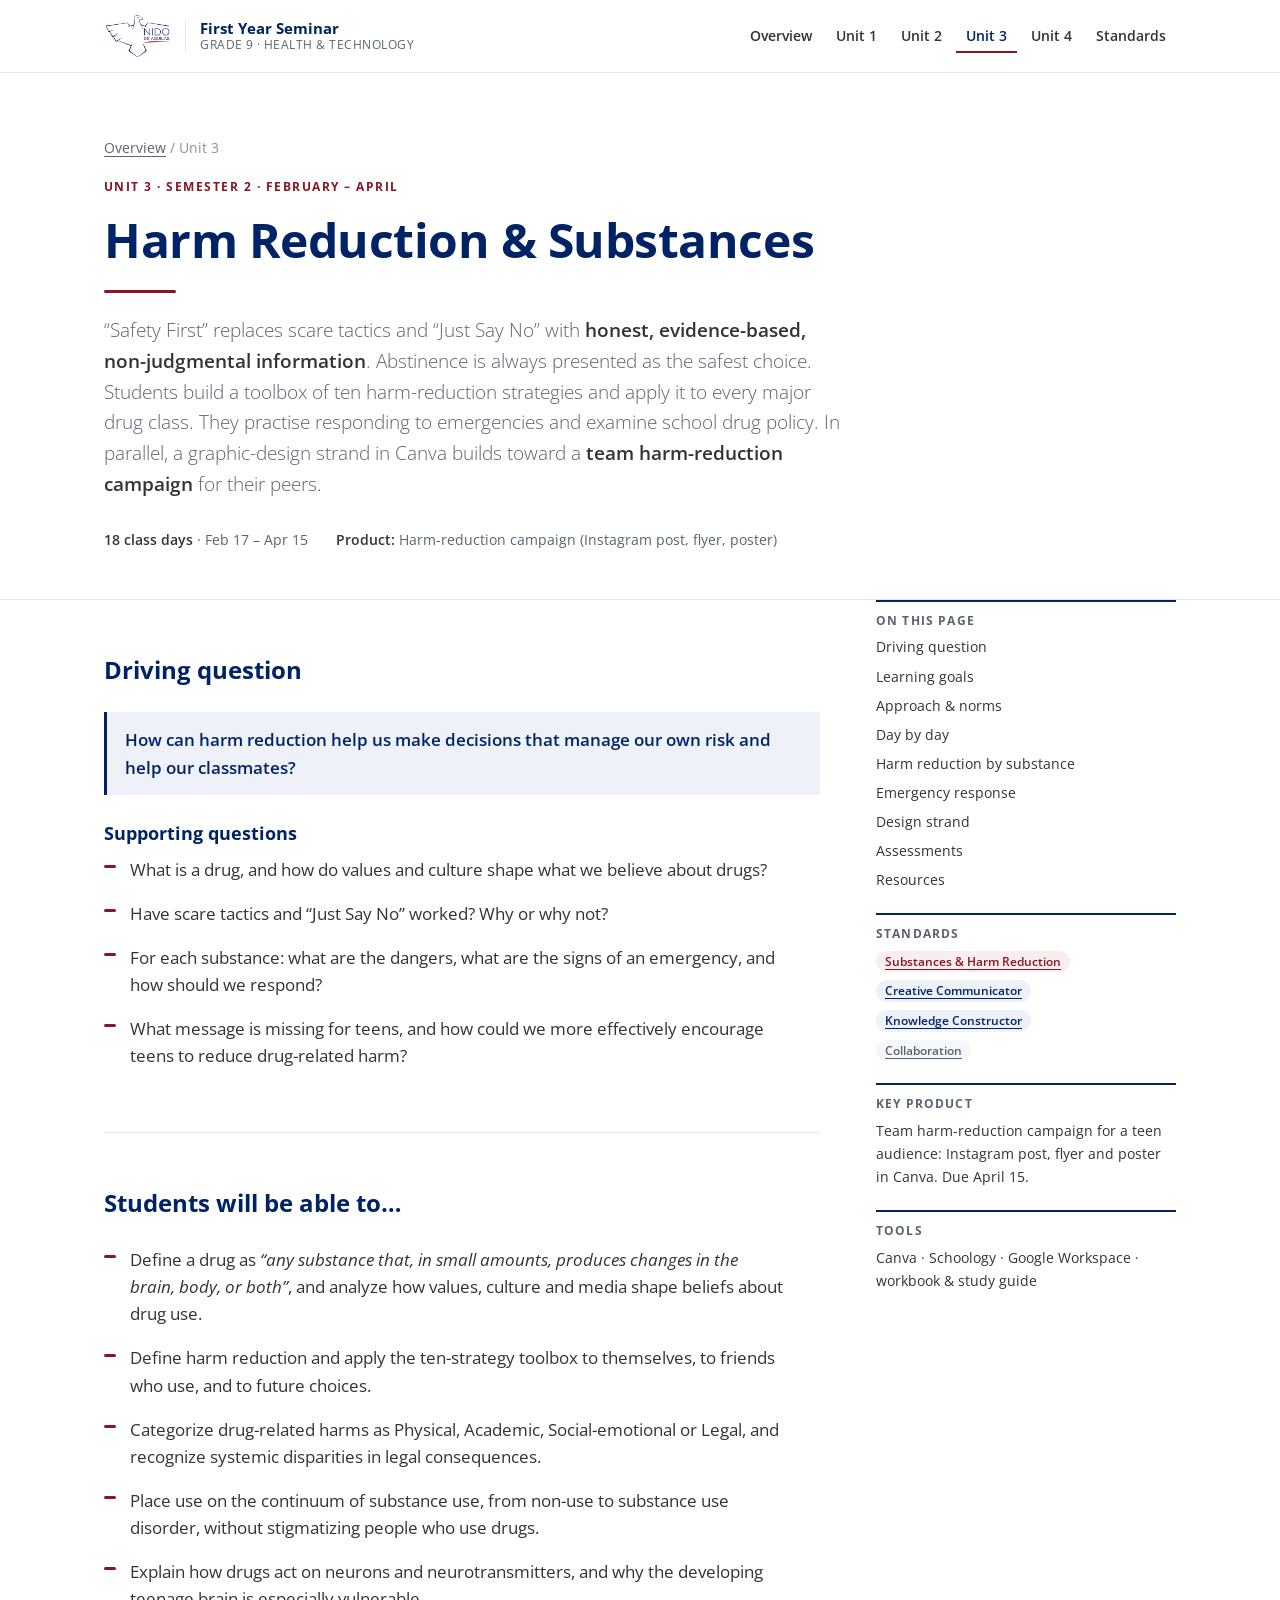
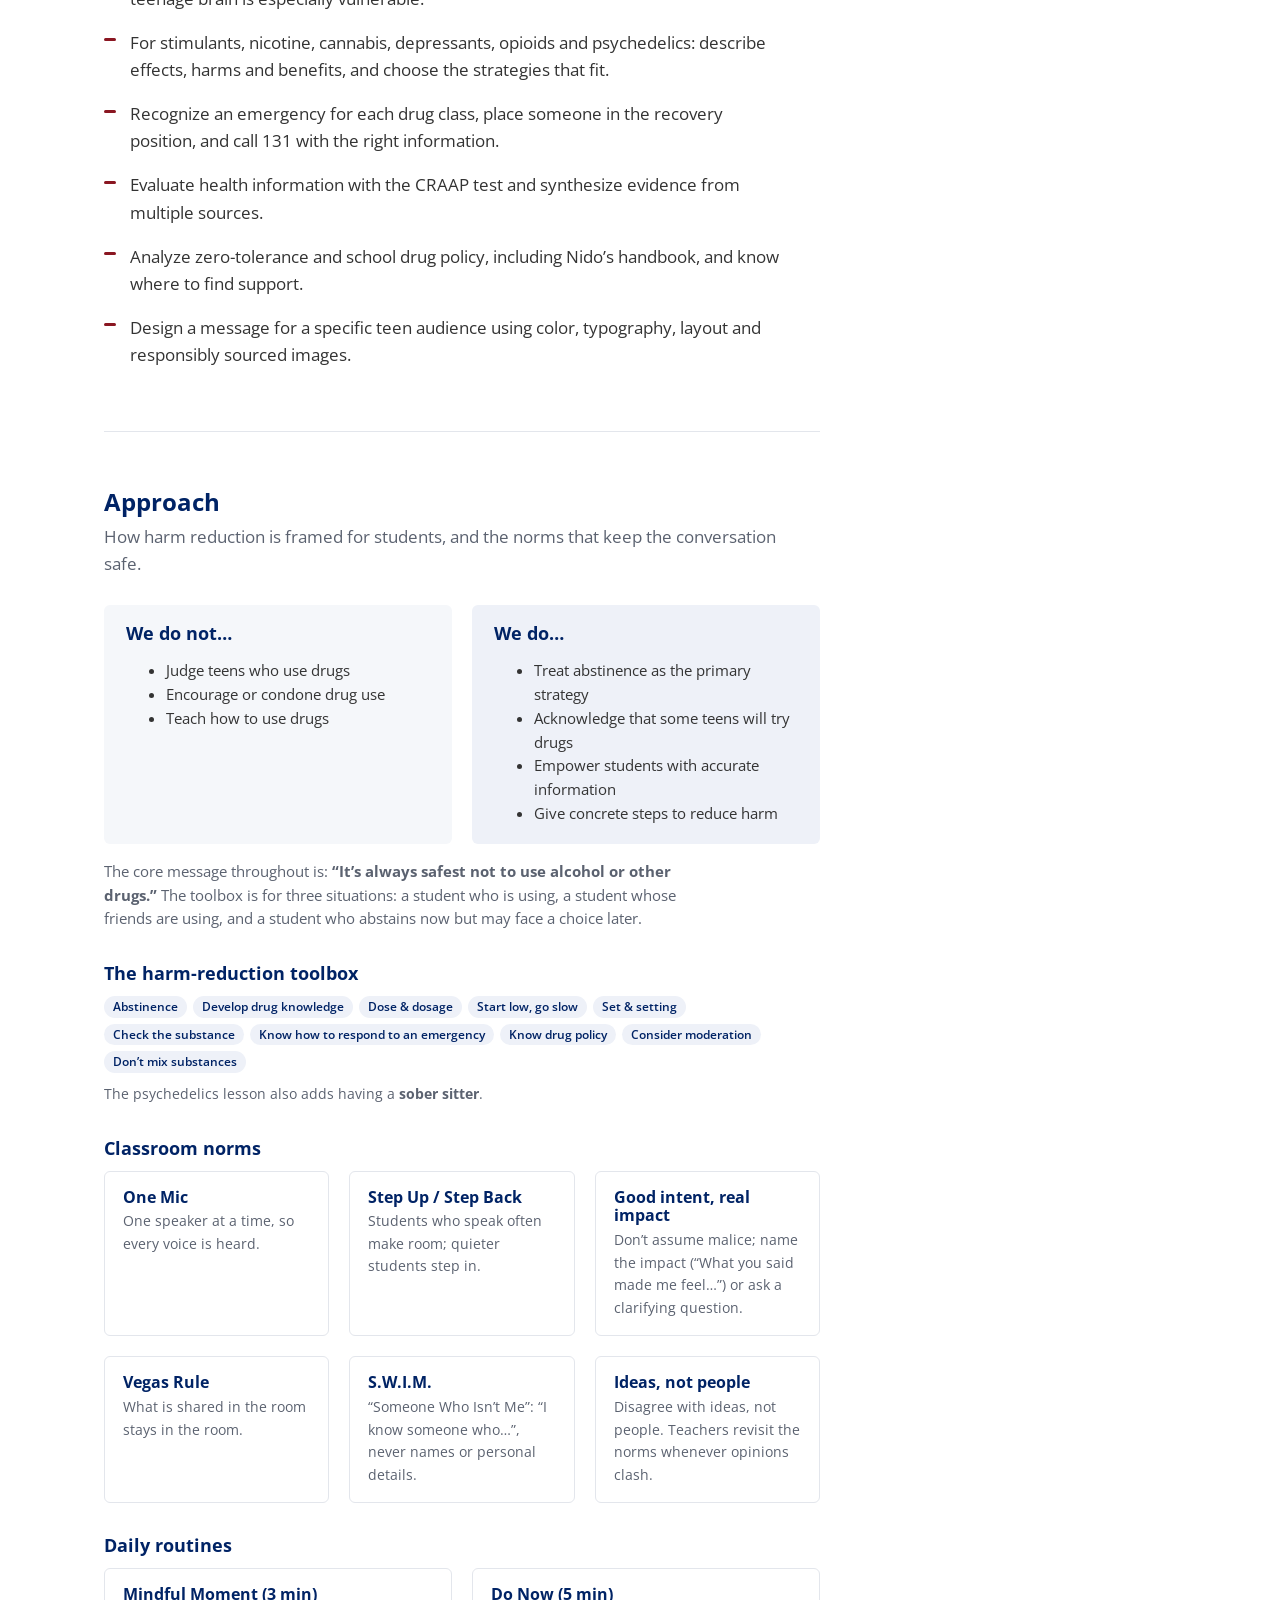
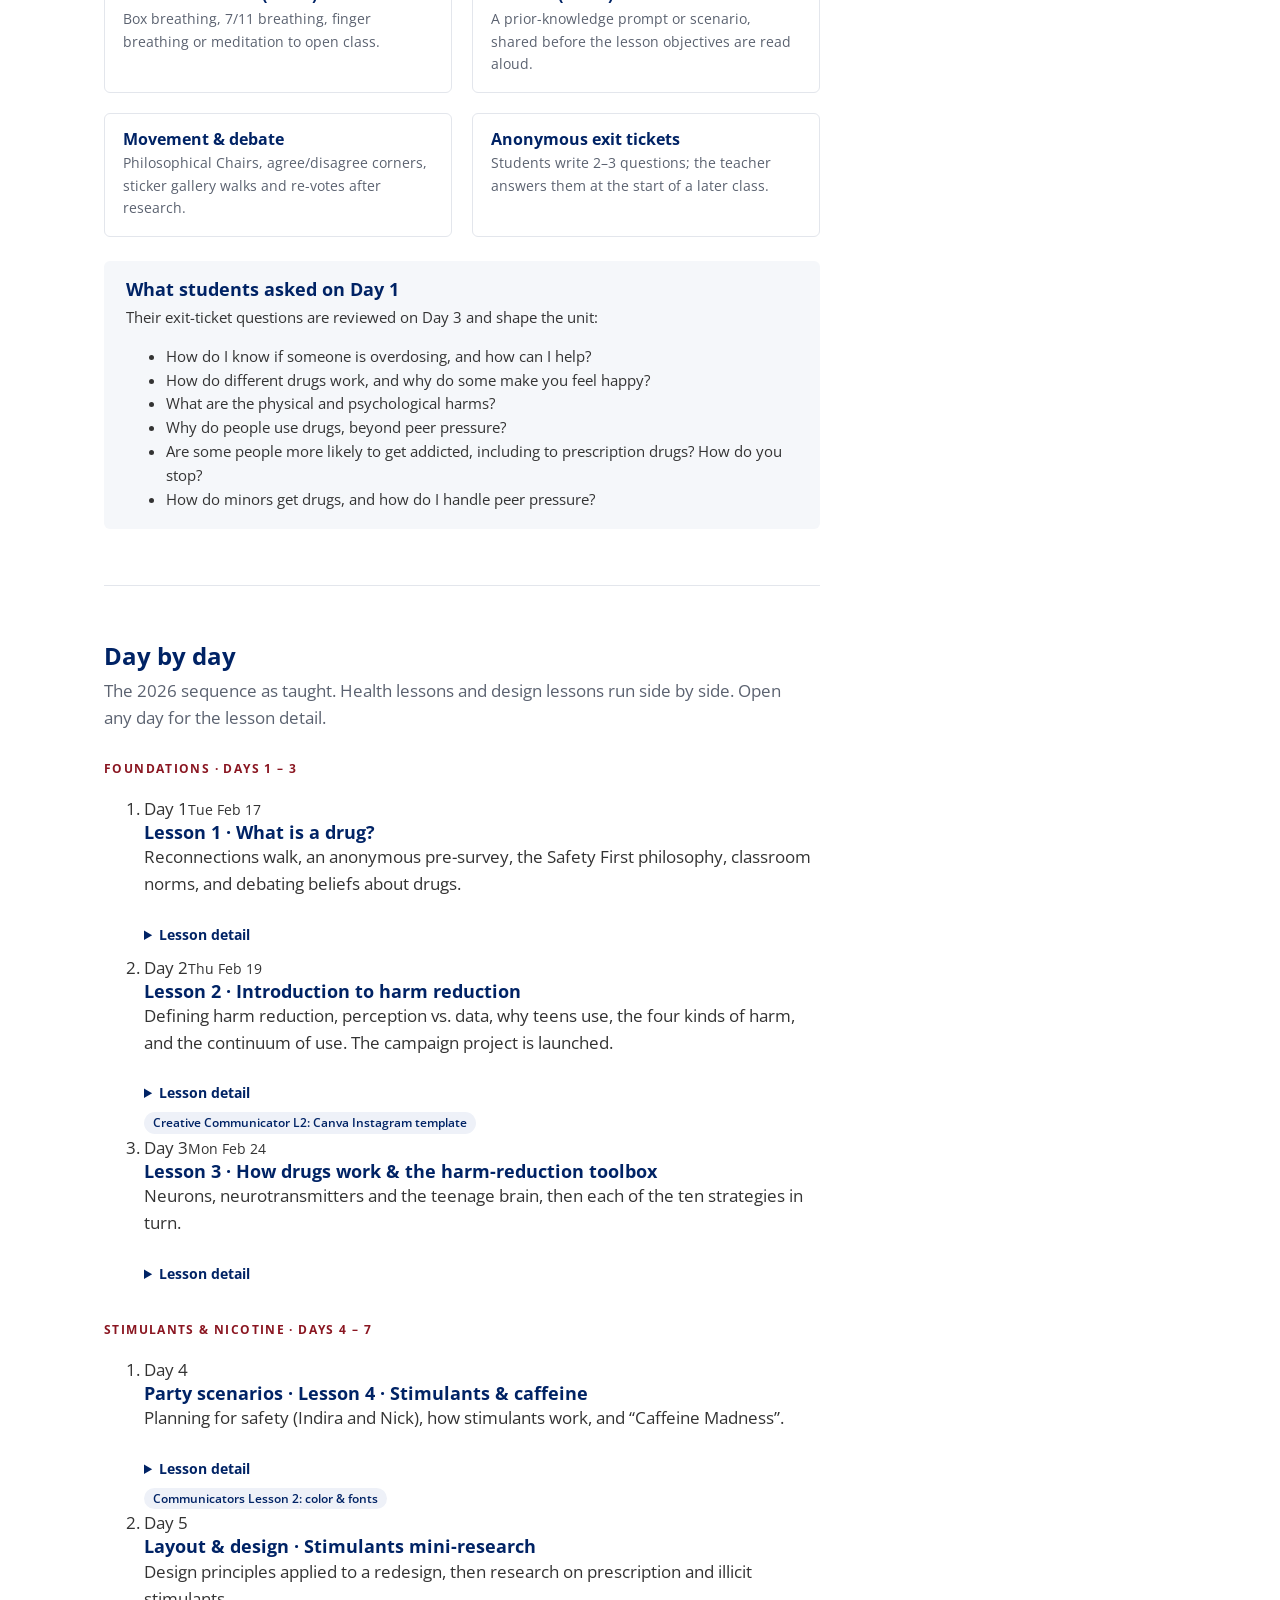
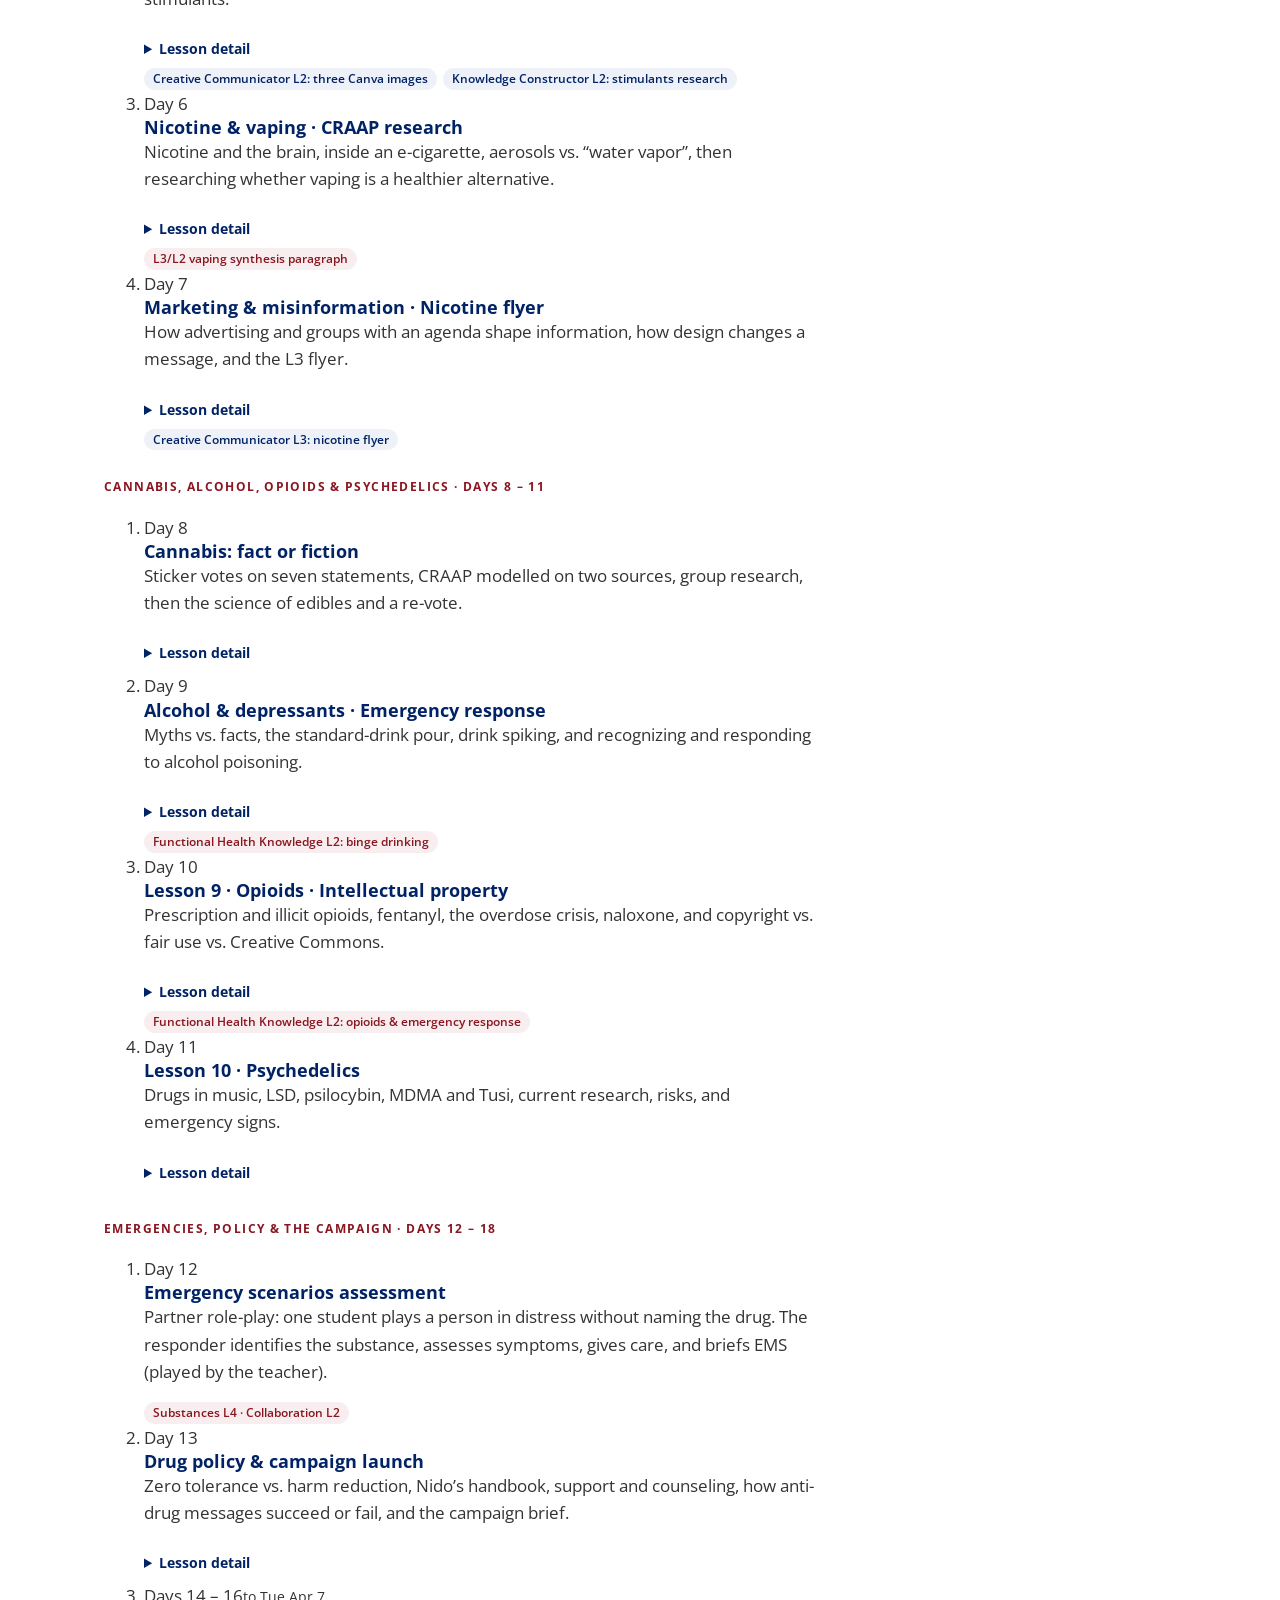
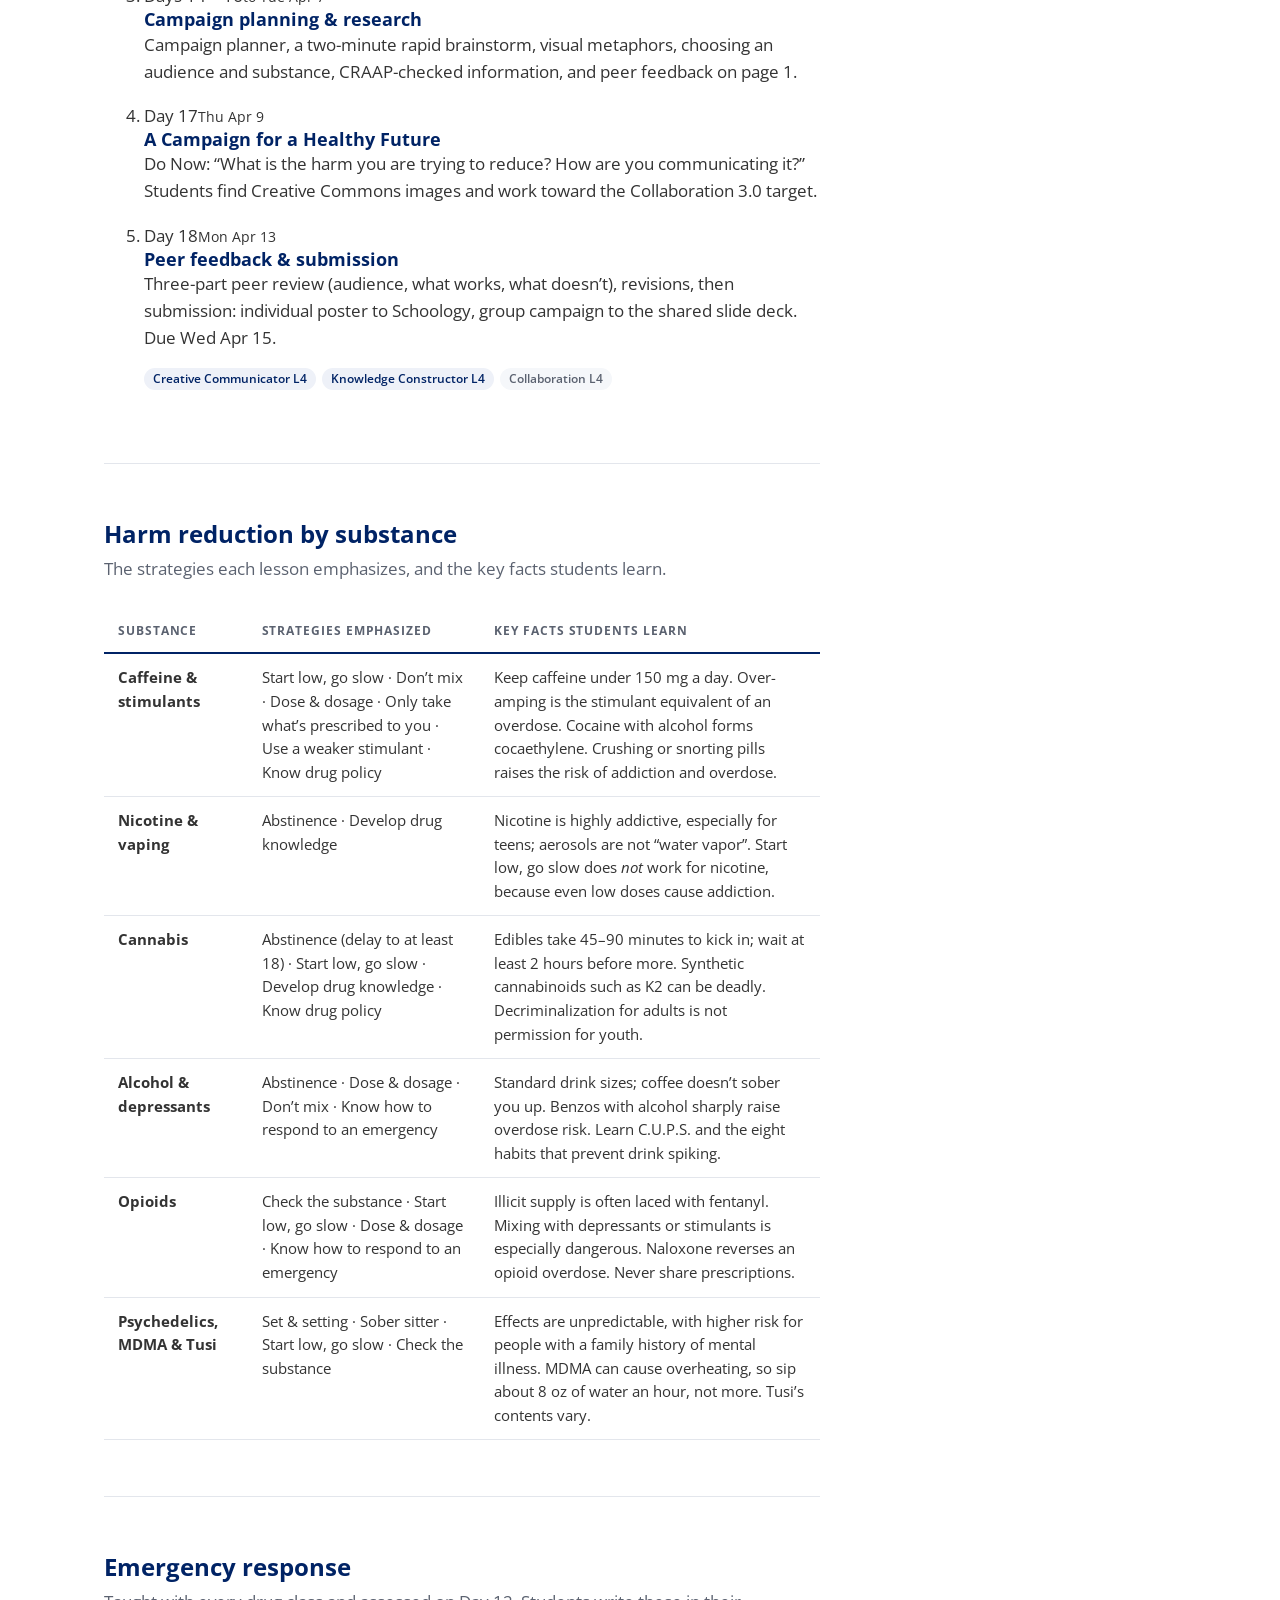
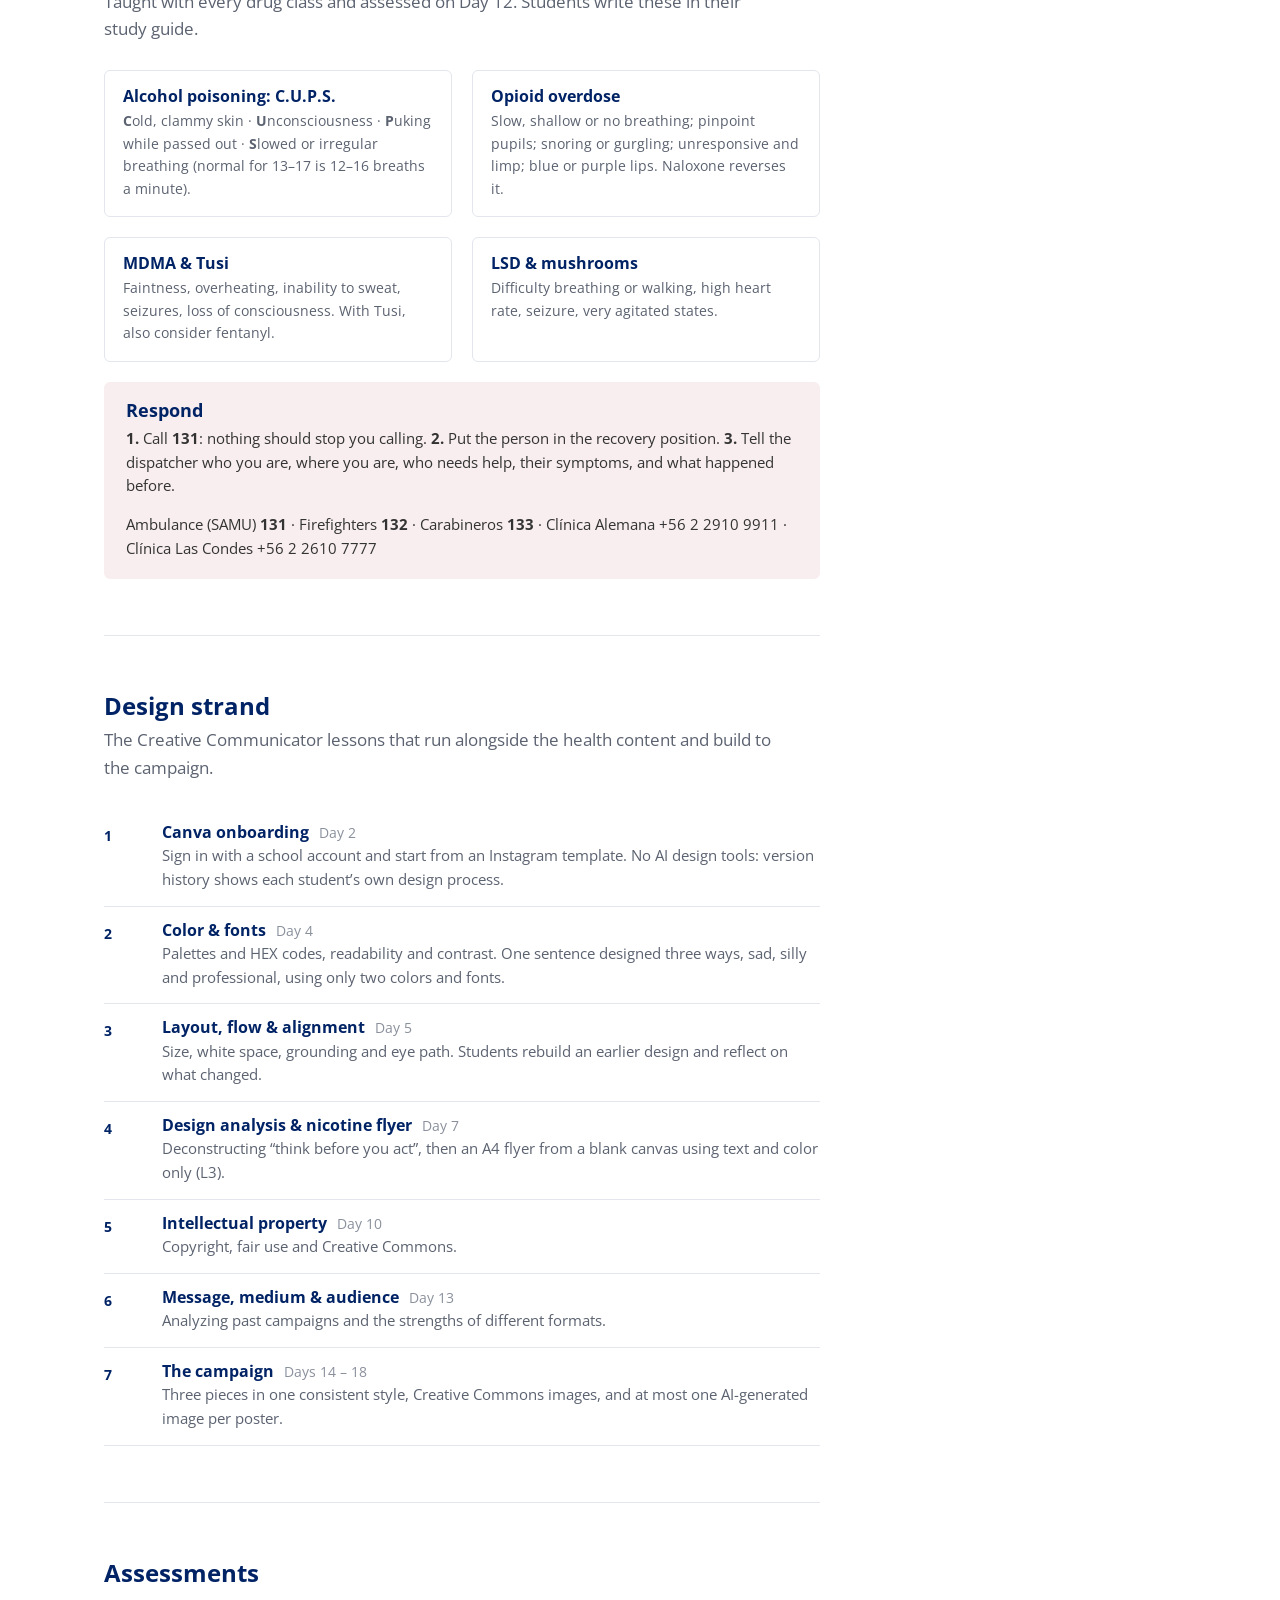
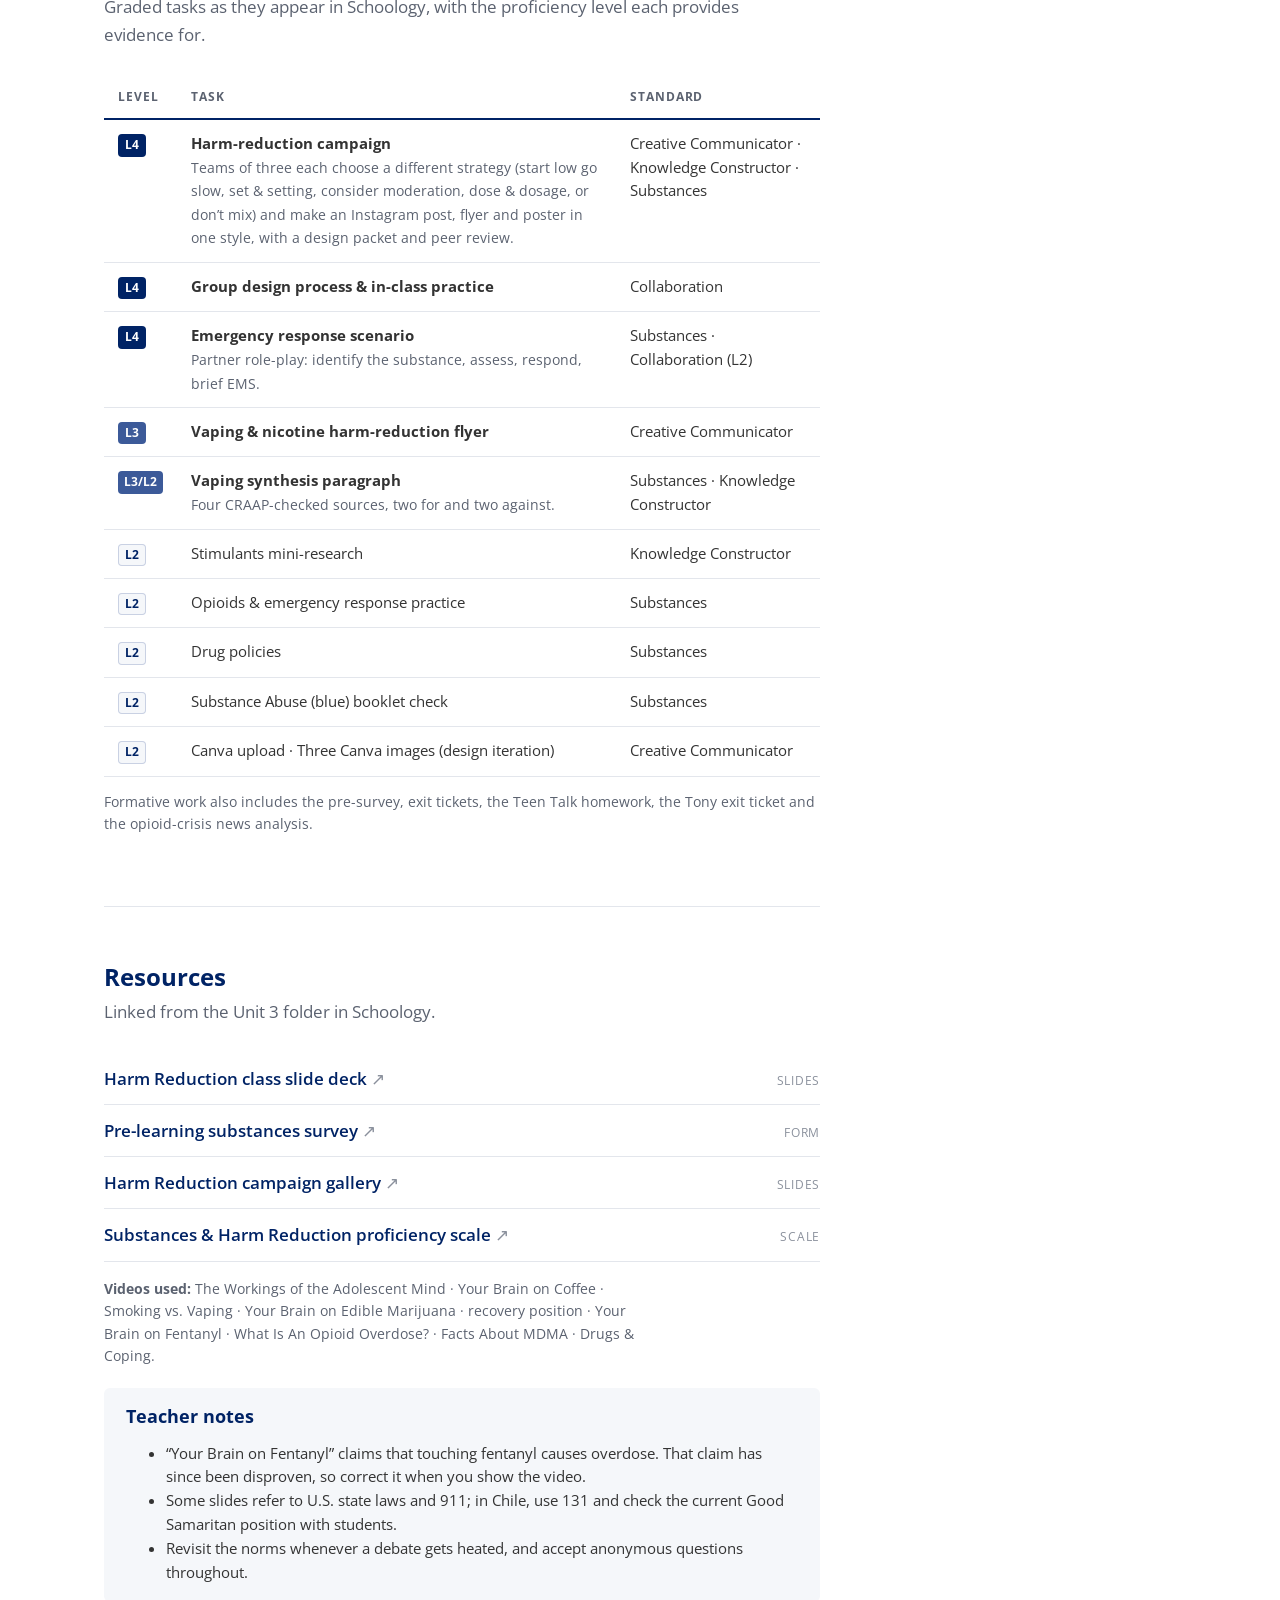
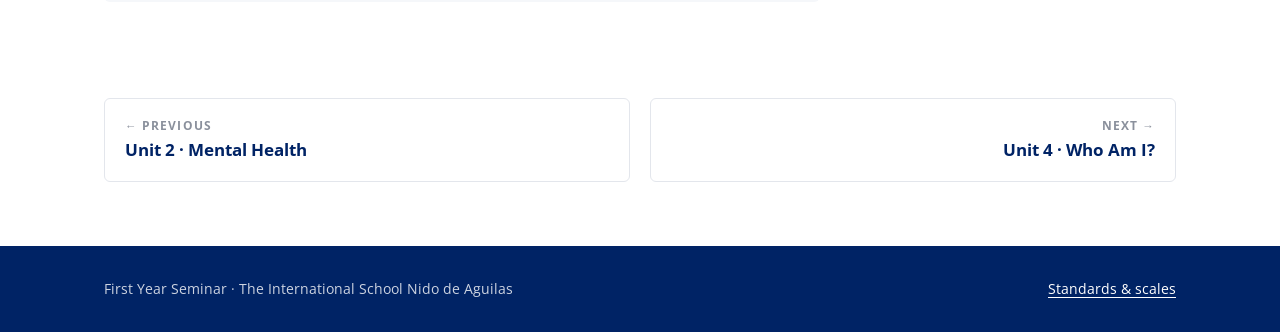
==== commit f985b0d9: "Update unit-3.html" ====
--- a/unit-3.html
+++ b/unit-3.html
@@ -36,10 +36,10 @@
       <p class="eyebrow">Unit 3 · Semester 2 · February – April</p>
       <h1>Harm Reduction &amp; Substances</h1>
       <div class="swoosh"></div>
-      <p class="lead">“Safety First” replaces scare tactics and “Just Say No” with <strong>honest, evidence-based, non-judgmental information</strong>, and treats abstinence as the safest choice. Students learn how drugs affect the teenage brain, study each major drug class, and practise emergency response. The unit ends with a team harm-reduction campaign in Canva, the course’s first Creative Communicator project.</p>
+      <p class="lead">“Safety First” replaces scare tactics and “Just Say No” with <strong>honest, evidence-based, non-judgmental information</strong>. Abstinence is always presented as the safest choice. Students build a toolbox of ten harm-reduction strategies and apply it to every major drug class. They practise responding to emergencies and examine school drug policy. In parallel, a graphic-design strand in Canva builds toward a <strong>team harm-reduction campaign</strong> for their peers.</p>
       <div class="facts">
-        <span><b>About 18 class days</b> · Feb 17 – Apr 15</span>
-        <span><b>Product:</b> Harm-reduction PSA campaign</span>
+        <span><b>18 class days</b> · Feb 17 – Apr 15</span>
+        <span><b>Product:</b> Harm-reduction campaign (Instagram post, flyer, poster)</span>
       </div>
     </div>
   </section>
@@ -48,32 +48,37 @@
     <div class="unit-layout">
       <div>
         <section class="section" id="questions">
-          <div class="section-head"><div><h2>Framing questions</h2><p>The unit has no single driving question. These questions recur across lessons.</p></div></div>
+          <div class="section-head"><div><h2>Driving question</h2></div></div>
           <ul class="dq-list">
+            <li>How can harm reduction help us make decisions that manage our own risk and help our classmates?</li>
+          </ul>
+          <h3 style="margin:28px 0 12px">Supporting questions</h3>
+          <ul class="checks prose">
             <li>What is a drug, and how do values and culture shape what we believe about drugs?</li>
             <li>Have scare tactics and “Just Say No” worked? Why or why not?</li>
             <li>For each substance: what are the dangers, what are the signs of an emergency, and how should we respond?</li>
-            <li>What message is missing for teens?</li>
+            <li>What message is missing for teens, and how could we more effectively encourage teens to reduce drug-related harm?</li>
           </ul>
         </section>
 
         <section class="section" id="goals">
           <div class="section-head"><div><h2>Students will be able to…</h2></div></div>
           <ul class="checks prose">
-            <li>Define a drug as <em>“any substance that, in small amounts, produces changes in the brain, body, or both”</em>, and analyze how values and culture shape beliefs about drug use.</li>
-            <li>Define harm reduction, distinguish it from traditional prevention, and apply the harm-reduction toolbox.</li>
-            <li>Categorize drug-related harms as Physical, Academic, Social-emotional, or Legal, and recognize systemic disparities in legal consequences.</li>
-            <li>Place use on the <strong>Continuum of Substance Use</strong> without stigmatizing people who use drugs.</li>
-            <li>Compare perceptions of teen drug use with data from Monitoring the Future, NIDA and Chile’s SENDA (2023).</li>
-            <li>Explain the roles of key neurotransmitters (dopamine, acetylcholine, GABA, serotonin) and why the adolescent brain is a “window of vulnerability.”</li>
-            <li>For each drug class, describe effects, harms, and appropriate harm-reduction strategies.</li>
-            <li>Recognize and respond to emergencies: C.U.P.S. for alcohol poisoning, the recovery position, calling 131, and Good Samaritan laws.</li>
-            <li>Evaluate sources with the CRAAP test, analyze school drug policy, and communicate a message responsibly (copyright, fair use, Creative Commons).</li>
+            <li>Define a drug as <em>“any substance that, in small amounts, produces changes in the brain, body, or both”</em>, and analyze how values, culture and media shape beliefs about drug use.</li>
+            <li>Define harm reduction and apply the ten-strategy toolbox to themselves, to friends who use, and to future choices.</li>
+            <li>Categorize drug-related harms as Physical, Academic, Social-emotional or Legal, and recognize systemic disparities in legal consequences.</li>
+            <li>Place use on the continuum of substance use, from non-use to substance use disorder, without stigmatizing people who use drugs.</li>
+            <li>Explain how drugs act on neurons and neurotransmitters, and why the developing teenage brain is especially vulnerable.</li>
+            <li>For stimulants, nicotine, cannabis, depressants, opioids and psychedelics: describe effects, harms and benefits, and choose the strategies that fit.</li>
+            <li>Recognize an emergency for each drug class, place someone in the recovery position, and call 131 with the right information.</li>
+            <li>Evaluate health information with the CRAAP test and synthesize evidence from multiple sources.</li>
+            <li>Analyze zero-tolerance and school drug policy, including Nido’s handbook, and know where to find support.</li>
+            <li>Design a message for a specific teen audience using color, typography, layout and responsibly sourced images.</li>
           </ul>
         </section>
 
         <section class="section" id="approach">
-          <div class="section-head"><div><h2>Approach</h2><p>How harm reduction is framed for students, and the norms that make the conversation safe.</p></div></div>
+          <div class="section-head"><div><h2>Approach</h2><p>How harm reduction is framed for students, and the norms that keep the conversation safe.</p></div></div>
           <div class="grid grid-2">
             <div class="callout">
               <h3>We do not…</h3>
@@ -81,78 +86,321 @@
             </div>
             <div class="callout" style="background:var(--blue-wash)">
               <h3>We do…</h3>
-              <ul><li>Treat abstinence as a primary strategy</li><li>Acknowledge that some teens will try drugs</li><li>Empower students with accurate information</li><li>Give concrete steps to reduce harm</li></ul>
+              <ul><li>Treat abstinence as the primary strategy</li><li>Acknowledge that some teens will try drugs</li><li>Empower students with accurate information</li><li>Give concrete steps to reduce harm</li></ul>
             </div>
           </div>
+          <p class="prose" style="margin-top:16px;color:var(--ink-soft);font-size:.93rem">The core message throughout is: <strong>“It’s always safest not to use alcohol or other drugs.”</strong> The toolbox is for three situations: a student who is using, a student whose friends are using, and a student who abstains now but may face a choice later.</p>
 
           <h3 style="margin:32px 0 12px">The harm-reduction toolbox</h3>
-          <p class="prose" style="color:var(--ink-soft);font-size:.95rem">The strategies are framed for three situations: students who use, students whose friends use, and abstinent students who may face a choice later.</p>
           <ul class="tags">
-            <li class="tag">Abstinence</li><li class="tag">Develop drug knowledge</li><li class="tag">Dose &amp; dosage</li><li class="tag">Start low, go slow</li><li class="tag">Set &amp; setting</li><li class="tag">Check the substance</li><li class="tag">Know how to respond to an emergency</li><li class="tag">Know drug policy</li><li class="tag">Consider moderation</li><li class="tag">Don’t mix substances</li><li class="tag plain">Sober sitter (on one wiki page only)</li>
+            <li class="tag">Abstinence</li><li class="tag">Develop drug knowledge</li><li class="tag">Dose &amp; dosage</li><li class="tag">Start low, go slow</li><li class="tag">Set &amp; setting</li><li class="tag">Check the substance</li><li class="tag">Know how to respond to an emergency</li><li class="tag">Know drug policy</li><li class="tag">Consider moderation</li><li class="tag">Don’t mix substances</li>
           </ul>
+          <p style="margin-top:10px;color:var(--ink-soft);font-size:.88rem">The psychedelics lesson also adds having a <strong>sober sitter</strong>.</p>
 
           <h3 style="margin:32px 0 12px">Classroom norms</h3>
           <div class="grid grid-3">
             <div class="topic"><h3>One Mic</h3><p>One speaker at a time, so every voice is heard.</p></div>
             <div class="topic"><h3>Step Up / Step Back</h3><p>Students who speak often make room; quieter students step in.</p></div>
-            <div class="topic"><h3>Good intent, real impact</h3><p>Assume good intent, acknowledge impact, and use “I” statements.</p></div>
+            <div class="topic"><h3>Good intent, real impact</h3><p>Don’t assume malice; name the impact (“What you said made me feel…”) or ask a clarifying question.</p></div>
             <div class="topic"><h3>Vegas Rule</h3><p>What is shared in the room stays in the room.</p></div>
-            <div class="topic"><h3>S.W.I.M.</h3><p>“Someone Who Isn’t Me”: talk about experiences in the third person.</p></div>
-            <div class="topic"><h3>Ideas, not people</h3><p>Disagree with ideas, not with people. Revisit the norms when opinions clash.</p></div>
-          </div>
-          <p style="margin-top:20px;color:var(--ink-soft);font-size:.93rem" class="prose"><strong>Routines:</strong> a 3-minute Mindful Moment and a Do Now open each class. Other routines include table talk and think-pair-share, guided video worksheets, anonymous exit tickets answered in the next class, and movement activities: Philosophical Chairs, sticker gallery walks, and the standard-drink pouring demo.</p>
+            <div class="topic"><h3>S.W.I.M.</h3><p>“Someone Who Isn’t Me”: “I know someone who…”, never names or personal details.</p></div>
+            <div class="topic"><h3>Ideas, not people</h3><p>Disagree with ideas, not people. Teachers revisit the norms whenever opinions clash.</p></div>
+          </div>
+
+          <h3 style="margin:32px 0 12px">Daily routines</h3>
+          <div class="grid grid-2">
+            <div class="topic"><h3>Mindful Moment (3 min)</h3><p>Box breathing, 7/11 breathing, finger breathing or meditation to open class.</p></div>
+            <div class="topic"><h3>Do Now (5 min)</h3><p>A prior-knowledge prompt or scenario, shared before the lesson objectives are read aloud.</p></div>
+            <div class="topic"><h3>Movement &amp; debate</h3><p>Philosophical Chairs, agree/disagree corners, sticker gallery walks and re-votes after research.</p></div>
+            <div class="topic"><h3>Anonymous exit tickets</h3><p>Students write 2–3 questions; the teacher answers them at the start of a later class.</p></div>
+          </div>
+
+          <div class="callout" style="margin-top:24px">
+            <h3>What students asked on Day 1</h3>
+            <p style="margin-bottom:8px">Their exit-ticket questions are reviewed on Day 3 and shape the unit:</p>
+            <ul>
+              <li>How do I know if someone is overdosing, and how can I help?</li>
+              <li>How do different drugs work, and why do some make you feel happy?</li>
+              <li>What are the physical and psychological harms?</li>
+              <li>Why do people use drugs, beyond peer pressure?</li>
+              <li>Are some people more likely to get addicted, including to prescription drugs? How do you stop?</li>
+              <li>How do minors get drugs, and how do I handle peer pressure?</li>
+            </ul>
+          </div>
         </section>
 
         <section class="section" id="sequence">
-          <div class="section-head"><div><h2>Lesson sequence</h2><p>The 2026 sequence as taught. Dates are shown where the source gives them.</p></div></div>
-
-          <p class="phase">Foundations · What is a drug?</p>
+          <div class="section-head"><div><h2>Day by day</h2><p>The 2026 sequence as taught. Health lessons and design lessons run side by side. Open any day for the lesson detail.</p></div></div>
+
+          <p class="phase">Foundations · Days 1 – 3</p>
+          <ol class="days">
+            <li class="day">
+              <div class="day-no">Day 1<small>Tue Feb 17</small></div>
+              <div>
+                <h3>Lesson 1 · What is a drug?</h3>
+                <p>Reconnections walk, an anonymous pre-survey, the Safety First philosophy, classroom norms, and debating beliefs about drugs.</p>
+                <details class="more"><summary>Lesson detail</summary><ul>
+                  <li>Do Now on sticky notes: “What is a drug?” and “What comes to mind when you hear the word?”</li>
+                  <li>Anonymous, ungraded pre-survey to set a baseline (15 min).</li>
+                  <li>Scare tactics and “Just Say No” vs. evidence-based approaches: “Do you think these methods have worked?”</li>
+                  <li>Abstinence vs. harm reduction, using smoking as the example.</li>
+                  <li>“Is it a drug?” — eight items checked against the definition. Answer: they are all drugs.</li>
+                  <li>Philosophical Chairs on ten statements, e.g. “People who use drugs are bad” and “Drug addiction is an illness”.</li>
+                  <li>Exit ticket: what do 9th graders need to know about drugs?</li>
+                </ul></details>
+              </div>
+            </li>
+            <li class="day">
+              <div class="day-no">Day 2<small>Thu Feb 19</small></div>
+              <div>
+                <h3>Lesson 2 · Introduction to harm reduction</h3>
+                <p>Defining harm reduction, perception vs. data, why teens use, the four kinds of harm, and the continuum of use. The campaign project is launched.</p>
+                <details class="more"><summary>Lesson detail</summary><ul>
+                  <li>Do Now: spot harm reduction in everyday images (seatbelts, healthy food, protective gear), then write a definition.</li>
+                  <li>“Which drug do teens use most?” — prediction, then NIDA data: alcohol, cannabis, tobacco, prescription drugs.</li>
+                  <li>Trends since the 1990s (Monitoring the Future): many teens choose not to use, which counters “everyone is doing it”.</li>
+                  <li>Why teens use: curiosity, feeling better, fitting in, performance, fun.</li>
+                  <li>Predict-and-compare sort of harms into Physical, Academic, Social-emotional and Legal, including systemic disparities in legal harms.</li>
+                  <li>Continuum of use: six case studies mapped from non-use to misuse; the “Alex” case introduces substance use disorder and stigma.</li>
+                  <li>Creative Communicator launch: the PSA brief (due Apr 15) and Canva onboarding.</li>
+                </ul></details>
+                <ul class="tags"><li class="tag">Creative Communicator L2: Canva Instagram template</li></ul>
+              </div>
+            </li>
+            <li class="day">
+              <div class="day-no">Day 3<small>Mon Feb 24</small></div>
+              <div>
+                <h3>Lesson 3 · How drugs work &amp; the harm-reduction toolbox</h3>
+                <p>Neurons, neurotransmitters and the teenage brain, then each of the ten strategies in turn.</p>
+                <details class="more"><summary>Lesson detail</summary><ul>
+                  <li>Students’ exit-ticket questions reviewed.</li>
+                  <li>Brain, neurons and synapses; dopamine, acetylcholine, GABA and serotonin; use vs. physical dependence vs. addiction.</li>
+                  <li>Video “The Workings of the Adolescent Mind”. 1 in 7 people who start drinking by 14 develop problems, compared with 1 in 50 who wait until 21. Writing: why delay use?</li>
+                  <li>Harm reduction in action: Matt (water between drinks), Lisa (cannabis before a test), Maria (coffee to sober up — a trick question).</li>
+                  <li>The toolbox, strategy by strategy: drug checking kits, “crossfading”, Chilean emergency numbers, knowing school policy.</li>
+                </ul></details>
+              </div>
+            </li>
+          </ol>
+
+          <p class="phase">Stimulants &amp; nicotine · Days 4 – 7</p>
+          <ol class="days">
+            <li class="day">
+              <div class="day-no">Day 4</div>
+              <div>
+                <h3>Party scenarios · Lesson 4 · Stimulants &amp; caffeine</h3>
+                <p>Planning for safety (Indira and Nick), how stimulants work, and “Caffeine Madness”.</p>
+                <details class="more"><summary>Lesson detail</summary><ul>
+                  <li>Indira: what to think about before a party — refusal, mood, food and sleep, limits, a trusted friend, a safe ride home.</li>
+                  <li>Nick: legal status, strangers, an isolated setting near water. Never use alone.</li>
+                  <li>Fatima’s late-night study scenario introduces stimulants (“uppers”): effects, risks and dependence.</li>
+                  <li>Caffeine: how it blocks adenosine, a half-life of about 6 hours, and a bracket game ranking the caffeine in everyday products.</li>
+                  <li>Stimulant strategies, including keeping caffeine under 150 mg a day.</li>
+                </ul></details>
+                <ul class="tags"><li class="tag">Communicators Lesson 2: color &amp; fonts</li></ul>
+              </div>
+            </li>
+            <li class="day">
+              <div class="day-no">Day 5</div>
+              <div>
+                <h3>Layout &amp; design · Stimulants mini-research</h3>
+                <p>Design principles applied to a redesign, then research on prescription and illicit stimulants.</p>
+                <details class="more"><summary>Lesson detail</summary><ul>
+                  <li>Layout: relative size, white space, grounding, flow, alignment. “If everything is important, nothing is.”</li>
+                  <li>Design task part 2: rebuild an earlier design, then submit three images with reflections.</li>
+                  <li>Mini-research on cocaine, amphetamines, methamphetamine and methylphenidate: harms, reasons for use, one strategy.</li>
+                  <li>Over-amping, cocaethylene (cocaine with alcohol), and prescription vs. street supply. Only take what is prescribed to you.</li>
+                </ul></details>
+                <ul class="tags"><li class="tag">Creative Communicator L2: three Canva images</li><li class="tag">Knowledge Constructor L2: stimulants research</li></ul>
+              </div>
+            </li>
+            <li class="day">
+              <div class="day-no">Day 6</div>
+              <div>
+                <h3>Nicotine &amp; vaping · CRAAP research</h3>
+                <p>Nicotine and the brain, inside an e-cigarette, aerosols vs. “water vapor”, then researching whether vaping is a healthier alternative.</p>
+                <details class="more"><summary>Lesson detail</summary><ul>
+                  <li>Do Now: what do you know and want to know about vapes, pouches and e-cigarettes?</li>
+                  <li>A short history of vaping; students audit vape ads in their own social media feeds. Marketing nicotine to minors is prohibited in Chile.</li>
+                  <li>Video “Smoking vs. Vaping”: is vaping a healthier alternative?</li>
+                  <li>The CRAAP test, then four sources (two for, two against) and a synthesis paragraph with at least one quote.</li>
+                </ul></details>
+                <ul class="tags"><li class="tag health">L3/L2 vaping synthesis paragraph</li></ul>
+              </div>
+            </li>
+            <li class="day">
+              <div class="day-no">Day 7</div>
+              <div>
+                <h3>Marketing &amp; misinformation · Nicotine flyer</h3>
+                <p>How advertising and groups with an agenda shape information, how design changes a message, and the L3 flyer.</p>
+                <details class="more"><summary>Lesson detail</summary><ul>
+                  <li>Warm-up: vape brands, ads and social media, and their role in teen decisions.</li>
+                  <li>Who has an agenda in information about cannabis, and why inaccurate drug information is dangerous.</li>
+                  <li>Analyzing “think before you act”: alignment, repetition, color and font.</li>
+                  <li>L3 task: an A4 flyer on vaping, smoking or pouches using one strategy, text and color only. Note that “start low, go slow” doesn’t work for nicotine.</li>
+                </ul></details>
+                <ul class="tags"><li class="tag">Creative Communicator L3: nicotine flyer</li></ul>
+              </div>
+            </li>
+          </ol>
+
+          <p class="phase">Cannabis, alcohol, opioids &amp; psychedelics · Days 8 – 11</p>
+          <ol class="days">
+            <li class="day">
+              <div class="day-no">Day 8</div>
+              <div>
+                <h3>Cannabis: fact or fiction</h3>
+                <p>Sticker votes on seven statements, CRAAP modelled on two sources, group research, then the science of edibles and a re-vote.</p>
+                <details class="more"><summary>Lesson detail</summary><ul>
+                  <li>Green/red/yellow stickers on statements such as “Cannabis is safe because it is natural” and “Edible cannabis is safer than smoked cannabis”.</li>
+                  <li>The teacher models CRAAP on a Medical Daily article and a Reddit thread: does cannabis make you hungry?</li>
+                  <li>Groups of 2–4 research one statement with four sources, then share their verdict and strongest evidence.</li>
+                  <li>THC and CBD; smoked vs. edible (video “Your Brain on Edible Marijuana”).</li>
+                  <li>“Eddie and the edibles”: edibles take 45–90 minutes to kick in, so wait at least 2 hours before more.</li>
+                  <li>Chilean law (decriminalized for personal use) and SENDA 2023 data; adult legality is not youth permission.</li>
+                </ul></details>
+              </div>
+            </li>
+            <li class="day">
+              <div class="day-no">Day 9</div>
+              <div>
+                <h3>Alcohol &amp; depressants · Emergency response</h3>
+                <p>Myths vs. facts, the standard-drink pour, drink spiking, and recognizing and responding to alcohol poisoning.</p>
+                <details class="more"><summary>Lesson detail</summary><ul>
+                  <li>Prediction: what percentage of high schoolers drink? Then a true/false myth Do Now (coffee, food, “sleeping it off”).</li>
+                  <li>Standard-drink activity: students pour beer, wine and spirit estimates into party cups, then measure.</li>
+                  <li>Roofies and eight habits to prevent drink spiking. Never mix depressants (e.g. benzos and alcohol).</li>
+                  <li>C.U.P.S., Good Samaritan laws (“Does Chile have one?”), recovery-position practice in pairs, and rehearsing a 131 call.</li>
+                  <li>“I drank too much and…” empathy activity on binge drinking and blackouts. Homework: Teen Talk worksheet.</li>
+                </ul></details>
+                <ul class="tags"><li class="tag health">Functional Health Knowledge L2: binge drinking</li></ul>
+              </div>
+            </li>
+            <li class="day">
+              <div class="day-no">Day 10</div>
+              <div>
+                <h3>Lesson 9 · Opioids · Intellectual property</h3>
+                <p>Prescription and illicit opioids, fentanyl, the overdose crisis, naloxone, and copyright vs. fair use vs. Creative Commons.</p>
+                <details class="more"><summary>Lesson detail</summary><ul>
+                  <li>History, mechanism, tolerance and addiction; video “Your Brain on Fentanyl”.</li>
+                  <li>The overdose crisis, from prescriptions to heroin to fentanyl, and its effect on families and friends.</li>
+                  <li>A friend wants to try opioids: what would you tell them? Does the advice change for prescription opioids vs. heroin?</li>
+                  <li>Drug-checking demonstration with two pitchers; why a “pass” doesn’t mean safe; speedballing.</li>
+                  <li>Video “What Is An Opioid Overdose?”, naloxone, and the Tony exit ticket.</li>
+                  <li>Homework: a news article on the opioid crisis compared with the 1980s crack epidemic, including the article’s tone.</li>
+                  <li>Copyright, fair use and Creative Commons through an Etsy poster-shop scenario.</li>
+                </ul></details>
+                <ul class="tags"><li class="tag health">Functional Health Knowledge L2: opioids &amp; emergency response</li></ul>
+              </div>
+            </li>
+            <li class="day">
+              <div class="day-no">Day 11</div>
+              <div>
+                <h3>Lesson 10 · Psychedelics</h3>
+                <p>Drugs in music, LSD, psilocybin, MDMA and Tusi, current research, risks, and emergency signs.</p>
+                <details class="more"><summary>Lesson detail</summary><ul>
+                  <li>Does music glorify or judge drug use? Teens hear an estimated 84 drug references in songs every day.</li>
+                  <li>Ten minutes of independent research on one psychedelic: form, effects, duration, peak.</li>
+                  <li>Tusi: originally 2C-B, now an unpredictable mix of ketamine, caffeine and MDMA in Latin America.</li>
+                  <li>Research on psychedelic-assisted therapy; video “Facts About MDMA” with See–Think–Wonder.</li>
+                  <li>Set and setting, a sober sitter, starting low, and MDMA hydration (about one 8 oz bottle per hour, not more).</li>
+                </ul></details>
+              </div>
+            </li>
+          </ol>
+
+          <p class="phase">Emergencies, policy &amp; the campaign · Days 12 – 18</p>
+          <ol class="days">
+            <li class="day">
+              <div class="day-no">Day 12</div>
+              <div>
+                <h3>Emergency scenarios assessment</h3>
+                <p>Partner role-play: one student plays a person in distress without naming the drug. The responder identifies the substance, assesses symptoms, gives care, and briefs EMS (played by the teacher).</p>
+                <ul class="tags"><li class="tag health">Substances L4 · Collaboration L2</li></ul>
+              </div>
+            </li>
+            <li class="day">
+              <div class="day-no">Day 13</div>
+              <div>
+                <h3>Drug policy &amp; campaign launch</h3>
+                <p>Zero tolerance vs. harm reduction, Nido’s handbook, support and counseling, how anti-drug messages succeed or fail, and the campaign brief.</p>
+                <details class="more"><summary>Lesson detail</summary><ul>
+                  <li>Review: which strategies matter most for each substance, and why “start low, go slow” fails for nicotine.</li>
+                  <li>Agree/disagree on four statements, e.g. “Harsh punishments ensure abstinence among teens”.</li>
+                  <li>Nido handbook: “major” vs. “intolerable” offenses and their procedures; how to access counseling; video “Drugs &amp; coping”.</li>
+                  <li>Critiquing a school policy message (“Does it change anyone’s behavior?”), anti-drug ads, and why DARE failed.</li>
+                  <li>Message, medium and audience; strengths and limits of images, text, infographics and posters.</li>
+                  <li>Campaign brief: teams of three, five strategies to choose from, three pieces in one consistent style.</li>
+                </ul></details>
+              </div>
+            </li>
+            <li class="day">
+              <div class="day-no">Days 14 – 16<small>to Tue Apr 7</small></div>
+              <div>
+                <h3>Campaign planning &amp; research</h3>
+                <p>Campaign planner, a two-minute rapid brainstorm, visual metaphors, choosing an audience and substance, CRAAP-checked information, and peer feedback on page 1.</p>
+              </div>
+            </li>
+            <li class="day">
+              <div class="day-no">Day 17<small>Thu Apr 9</small></div>
+              <div>
+                <h3>A Campaign for a Healthy Future</h3>
+                <p>Do Now: “What is the harm you are trying to reduce? How are you communicating it?” Students find Creative Commons images and work toward the Collaboration 3.0 target.</p>
+              </div>
+            </li>
+            <li class="day">
+              <div class="day-no">Day 18<small>Mon Apr 13</small></div>
+              <div>
+                <h3>Peer feedback &amp; submission</h3>
+                <p>Three-part peer review (audience, what works, what doesn’t), revisions, then submission: individual poster to Schoology, group campaign to the shared slide deck. Due Wed Apr 15.</p>
+                <ul class="tags"><li class="tag">Creative Communicator L4</li><li class="tag">Knowledge Constructor L4</li><li class="tag plain">Collaboration L4</li></ul>
+              </div>
+            </li>
+          </ol>
+        </section>
+
+        <section class="section" id="strategies">
+          <div class="section-head"><div><h2>Harm reduction by substance</h2><p>The strategies each lesson emphasizes, and the key facts students learn.</p></div></div>
+          <div class="table-scroll">
+            <table>
+              <thead><tr><th>Substance</th><th>Strategies emphasized</th><th>Key facts students learn</th></tr></thead>
+              <tbody>
+                <tr><td><strong>Caffeine &amp; stimulants</strong></td><td>Start low, go slow · Don’t mix · Dose &amp; dosage · Only take what’s prescribed to you · Use a weaker stimulant · Know drug policy</td><td>Keep caffeine under 150 mg a day. Over-amping is the stimulant equivalent of an overdose. Cocaine with alcohol forms cocaethylene. Crushing or snorting pills raises the risk of addiction and overdose.</td></tr>
+                <tr><td><strong>Nicotine &amp; vaping</strong></td><td>Abstinence · Develop drug knowledge</td><td>Nicotine is highly addictive, especially for teens; aerosols are not “water vapor”. Start low, go slow does <em>not</em> work for nicotine, because even low doses cause addiction.</td></tr>
+                <tr><td><strong>Cannabis</strong></td><td>Abstinence (delay to at least 18) · Start low, go slow · Develop drug knowledge · Know drug policy</td><td>Edibles take 45–90 minutes to kick in; wait at least 2 hours before more. Synthetic cannabinoids such as K2 can be deadly. Decriminalization for adults is not permission for youth.</td></tr>
+                <tr><td><strong>Alcohol &amp; depressants</strong></td><td>Abstinence · Dose &amp; dosage · Don’t mix · Know how to respond to an emergency</td><td>Standard drink sizes; coffee doesn’t sober you up. Benzos with alcohol sharply raise overdose risk. Learn C.U.P.S. and the eight habits that prevent drink spiking.</td></tr>
+                <tr><td><strong>Opioids</strong></td><td>Check the substance · Start low, go slow · Dose &amp; dosage · Know how to respond to an emergency</td><td>Illicit supply is often laced with fentanyl. Mixing with depressants or stimulants is especially dangerous. Naloxone reverses an opioid overdose. Never share prescriptions.</td></tr>
+                <tr><td><strong>Psychedelics, MDMA &amp; Tusi</strong></td><td>Set &amp; setting · Sober sitter · Start low, go slow · Check the substance</td><td>Effects are unpredictable, with higher risk for people with a family history of mental illness. MDMA can cause overheating, so sip about 8 oz of water an hour, not more. Tusi’s contents vary.</td></tr>
+              </tbody>
+            </table>
+          </div>
+        </section>
+
+        <section class="section" id="emergency">
+          <div class="section-head"><div><h2>Emergency response</h2><p>Taught with every drug class and assessed on Day 12. Students write these in their study guide.</p></div></div>
+          <div class="grid grid-2">
+            <div class="topic"><h3>Alcohol poisoning: C.U.P.S.</h3><p><strong>C</strong>old, clammy skin · <strong>U</strong>nconsciousness · <strong>P</strong>uking while passed out · <strong>S</strong>lowed or irregular breathing (normal for 13–17 is 12–16 breaths a minute).</p></div>
+            <div class="topic"><h3>Opioid overdose</h3><p>Slow, shallow or no breathing; pinpoint pupils; snoring or gurgling; unresponsive and limp; blue or purple lips. Naloxone reverses it.</p></div>
+            <div class="topic"><h3>MDMA &amp; Tusi</h3><p>Faintness, overheating, inability to sweat, seizures, loss of consciousness. With Tusi, also consider fentanyl.</p></div>
+            <div class="topic"><h3>LSD &amp; mushrooms</h3><p>Difficulty breathing or walking, high heart rate, seizure, very agitated states.</p></div>
+          </div>
+          <div class="callout red" style="margin-top:20px">
+            <h3>Respond</h3>
+            <p><strong>1.</strong> Call <strong>131</strong>: nothing should stop you calling. <strong>2.</strong> Put the person in the recovery position. <strong>3.</strong> Tell the dispatcher who you are, where you are, who needs help, their symptoms, and what happened before.</p>
+            <p>Ambulance (SAMU) <strong>131</strong> · Firefighters <strong>132</strong> · Carabineros <strong>133</strong> · Clínica Alemana +56 2 2910 9911 · Clínica Las Condes +56 2 2610 7777</p>
+          </div>
+        </section>
+
+        <section class="section" id="design">
+          <div class="section-head"><div><h2>Design strand</h2><p>The Creative Communicator lessons that run alongside the health content and build to the campaign.</p></div></div>
           <ol class="sequence">
-            <li><div><h3>Reconnections &amp; “What is a drug?” <span class="date">Tue Feb 17</span></h3><p>A self-care reflection walk, a sticky-note Do Now, the anonymous pre-survey, and the Safety First philosophy.</p></div></li>
-            <li><div><h3>Norms, “Is it a drug?” &amp; Philosophical Chairs</h3><p>Apply the definition (“They are all drugs!”) and debate ten statements. Exit ticket: what should 9th graders know?</p></div></li>
-            <li><div><h3>Introduction to harm reduction <span class="date">Feb 19</span></h3><p>Build the definition from everyday examples such as seatbelts, then compare perceived drug prevalence with real data.</p></div></li>
-            <li><div><h3>Motivations &amp; drug-related harms</h3><p>Why teens use, and sorting harms into Physical, Academic, Social-emotional and Legal categories. Discussion of systemic legal disparities.</p></div></li>
-            <li><div><h3>The Continuum of Substance Use</h3><p>Map case studies onto the continuum and discuss stigma.</p></div></li>
-            <li><div><h3>Creative Communicator launch</h3><p>The PSA project is announced. Canva onboarding with an Instagram template (L2). No AI design tools.</p></div></li>
-            <li><div><h3>Drugs &amp; the teenage brain <span class="date">Mon Feb 24</span></h3><p>Neurons and neurotransmitters. Age of first use matters: 1 in 7 who start drinking at 14 develop problems, compared with 1 in 50 who start at 21.</p></div></li>
-            <li><div><h3>Harm reduction in action: the toolbox</h3><p>Scenario practice, then each strategy in turn, with Chilean emergency numbers and drug checking.</p></div></li>
-            <li><div><h3>Safety at a party</h3><p>The Indira and Nick scenarios: environmental risks, and why you should never use alone.</p></div></li>
-          </ol>
-
-          <p class="phase">Stimulants, nicotine &amp; design basics</p>
-          <ol class="sequence" start="10" style="counter-reset: seq 9">
-            <li><div><h3>Stimulants</h3><p>The Fatima scenario: what “uppers” are, and their effects and harms.</p></div></li>
-            <li><div><h3>Caffeine madness</h3><p>Adenosine, half-life, a caffeine-content bracket game, and the 150 mg daily limit.</p></div></li>
-            <li><div><h3>Communicators: color &amp; fonts</h3><p>HEX palette swap and a tone challenge: one message designed as sad, silly, and professional.</p></div></li>
-            <li><div><h3>Communicators: layout &amp; design</h3><p>Size, white space, flow, and alignment. Students redesign earlier work and reflect on the changes.</p></div></li>
-            <li><div><h3>Stimulants mini-research</h3><p>Cocaine, prescription vs. street amphetamines, and methylphenidate, linked to the “Know drug policy” strategy.</p></div></li>
-            <li><div><h3>Nicotine &amp; vaping</h3><p>Nicotine and the brain, e-cigarette anatomy, the “water vapor” myth, and an audit of students’ own social-media ads.</p></div></li>
-            <li><div><h3>Vaping research with CRAAP</h3><p>Four sources (two for, two against) evaluated with CRAAP, then a synthesis paragraph.</p></div></li>
-            <li><div><h3>Marketing, misinformation &amp; visual communication</h3><p>The agendas behind health information. Students make the L3 A4 nicotine harm-reduction flyer.</p></div></li>
-          </ol>
-
-          <p class="phase">Cannabis, alcohol, opioids &amp; psychedelics</p>
-          <ol class="sequence" start="18" style="counter-reset: seq 17">
-            <li><div><h3>Cannabis: fact or fiction</h3><p>Sticker gallery walk on seven statements. The teacher models CRAAP on a news article and a Reddit thread, then groups research one statement.</p></div></li>
-            <li><div><h3>Cannabis, part 2</h3><p>THC and CBD, the endocannabinoid system, edibles, Chilean law, and SENDA data. Students re-vote on the opening statements.</p></div></li>
-            <li><div><h3>Alcohol &amp; depressants</h3><p>GABA, a myth quiz, the standard-drink pouring activity, and preventing drink spiking.</p></div></li>
-            <li><div><h3>Alcohol poisoning response</h3><p>C.U.P.S., Good Samaritan laws, recovery-position practice, and a script for calling 131.</p></div></li>
-            <li><div><h3>Binge drinking</h3><p>An empathy activity, “What would you really say?”, and the Teen Talk homework.</p></div></li>
-            <li><div><h3>Partner emergency scenario <span class="date">Mar 30</span></h3><p>C.U.P.S. review and practising the response steps (L4).</p></div></li>
-            <li><div><h3>Opioids</h3><p>History, mechanism, tolerance, the overdose crisis, and a drug-checking demonstration with pitchers.</p></div></li>
-            <li><div><h3>Opioid overdose response</h3><p>Mixing risks, overdose signs, naloxone, and a news-analysis homework.</p></div></li>
-            <li><div><h3>Strategy application &amp; intellectual property</h3><p>Match strategies to substances, then copyright, fair use and Creative Commons through a scenario.</p></div></li>
-            <li><div><h3>Psychedelics</h3><p>LSD, psilocybin, MDMA and Tusi. Current research, set and setting, and sober sitters.</p></div></li>
-          </ol>
-
-          <p class="phase">Assessment, policy &amp; campaign</p>
-          <ol class="sequence" start="28" style="counter-reset: seq 27">
-            <li><div><h3>Emergency scenarios assessment</h3><p>Partner role-play: identify the drug, assess symptoms, respond, and brief EMS (played by the teacher).</p></div></li>
-            <li><div><h3>Zero tolerance &amp; school policy</h3><p>The Nido handbook (“major” vs. “intolerable” offenses), counseling, and a critique of punitive messaging.</p></div></li>
-            <li><div><h3>Campaign launch</h3><p>Students study past campaigns. Teams of three choose one strategy and plan three consistent pieces.</p></div></li>
-            <li><div><h3>Information gathering</h3><p>Define the audience and strategy, evaluate sources with CRAAP, and give peer feedback.</p></div></li>
-            <li><div><h3>A Campaign for a Healthy Future <span class="date">Thu Apr 9</span></h3><p>“What is the harm you are trying to reduce?” Creative Commons imagery and the Collaboration 3.0 target.</p></div></li>
-            <li><div><h3>Peer feedback &amp; submission <span class="date">Mon Apr 13</span></h3><p>Three-part peer review. The final campaign is due April 15.</p></div></li>
+            <li><div><h3>Canva onboarding <span class="date">Day 2</span></h3><p>Sign in with a school account and start from an Instagram template. No AI design tools: version history shows each student’s own design process.</p></div></li>
+            <li><div><h3>Color &amp; fonts <span class="date">Day 4</span></h3><p>Palettes and HEX codes, readability and contrast. One sentence designed three ways, sad, silly and professional, using only two colors and fonts.</p></div></li>
+            <li><div><h3>Layout, flow &amp; alignment <span class="date">Day 5</span></h3><p>Size, white space, grounding and eye path. Students rebuild an earlier design and reflect on what changed.</p></div></li>
+            <li><div><h3>Design analysis &amp; nicotine flyer <span class="date">Day 7</span></h3><p>Deconstructing “think before you act”, then an A4 flyer from a blank canvas using text and color only (L3).</p></div></li>
+            <li><div><h3>Intellectual property <span class="date">Day 10</span></h3><p>Copyright, fair use and Creative Commons.</p></div></li>
+            <li><div><h3>Message, medium &amp; audience <span class="date">Day 13</span></h3><p>Analyzing past campaigns and the strengths of different formats.</p></div></li>
+            <li><div><h3>The campaign <span class="date">Days 14 – 18</span></h3><p>Three pieces in one consistent style, Creative Commons images, and at most one AI-generated image per poster.</p></div></li>
           </ol>
         </section>
 
@@ -162,45 +410,20 @@
             <table>
               <thead><tr><th>Level</th><th>Task</th><th>Standard</th></tr></thead>
               <tbody>
-                <tr><td><span class="lvl">L4</span></td><td><strong>Harm-reduction PSA campaign</strong><br><span style="color:var(--ink-soft);font-size:.88rem">Teams of three pick one strategy (Start Low Go Slow, Set &amp; Setting, Consider Moderation, Dose &amp; Dosage, Don’t Mix). Each team makes an Instagram post, a flyer and a poster in Canva, then completes peer review and a design packet.</span></td><td>Creative Communicator · Knowledge Constructor · Substances</td></tr>
+                <tr><td><span class="lvl">L4</span></td><td><strong>Harm-reduction campaign</strong><br><span style="color:var(--ink-soft);font-size:.88rem">Teams of three each choose a different strategy (start low go slow, set &amp; setting, consider moderation, dose &amp; dosage, or don’t mix) and make an Instagram post, flyer and poster in one style, with a design packet and peer review.</span></td><td>Creative Communicator · Knowledge Constructor · Substances</td></tr>
                 <tr><td><span class="lvl">L4</span></td><td><strong>Group design process &amp; in-class practice</strong></td><td>Collaboration</td></tr>
-                <tr><td><span class="lvl">L4</span></td><td><strong>Emergency response scenario</strong><br><span style="color:var(--ink-soft);font-size:.88rem">Partner role-play: identify the substance, respond, brief EMS.</span></td><td>Substances · Collaboration (L2)</td></tr>
-                <tr><td><span class="lvl l3">L3</span></td><td><strong>Vaping &amp; nicotine harm-reduction flyer</strong><br><span style="color:var(--ink-soft);font-size:.88rem">An A4 flyer using text and color only, built on one strategy.</span></td><td>Creative Communicator</td></tr>
-                <tr><td><span class="lvl l3">L3/L2</span></td><td><strong>Vaping / nicotine synthesis paragraph</strong></td><td>Substances · Knowledge Constructor</td></tr>
+                <tr><td><span class="lvl">L4</span></td><td><strong>Emergency response scenario</strong><br><span style="color:var(--ink-soft);font-size:.88rem">Partner role-play: identify the substance, assess, respond, brief EMS.</span></td><td>Substances · Collaboration (L2)</td></tr>
+                <tr><td><span class="lvl l3">L3</span></td><td><strong>Vaping &amp; nicotine harm-reduction flyer</strong></td><td>Creative Communicator</td></tr>
+                <tr><td><span class="lvl l3">L3/L2</span></td><td><strong>Vaping synthesis paragraph</strong><br><span style="color:var(--ink-soft);font-size:.88rem">Four CRAAP-checked sources, two for and two against.</span></td><td>Substances · Knowledge Constructor</td></tr>
                 <tr><td><span class="lvl l2">L2</span></td><td>Stimulants mini-research</td><td>Knowledge Constructor</td></tr>
                 <tr><td><span class="lvl l2">L2</span></td><td>Opioids &amp; emergency response practice</td><td>Substances</td></tr>
                 <tr><td><span class="lvl l2">L2</span></td><td>Drug policies</td><td>Substances</td></tr>
-                <tr><td><span class="lvl l2">L2</span></td><td>Blue booklet check</td><td>Substances</td></tr>
+                <tr><td><span class="lvl l2">L2</span></td><td>Substance Abuse (blue) booklet check</td><td>Substances</td></tr>
                 <tr><td><span class="lvl l2">L2</span></td><td>Canva upload · Three Canva images (design iteration)</td><td>Creative Communicator</td></tr>
               </tbody>
             </table>
           </div>
-        </section>
-
-        <section class="section" id="topics">
-          <div class="section-head"><div><h2>Content topics</h2><p>The knowledge pages behind the unit, one per topic in the Unit 3 wiki.</p></div></div>
-          <div class="grid grid-3">
-            <div class="topic"><h3>Defining drugs</h3><p>The working definition; use, dependence and addiction; the drug classes.</p></div>
-            <div class="topic"><h3>Harm reduction philosophy</h3><p>Contrast with “Just Say No”, the continuum, drug checking, Chilean resources.</p></div>
-            <div class="topic"><h3>Drug-related harms</h3><p>Physical / Academic / Social / Legal, and systemic disparities.</p></div>
-            <div class="topic"><h3>Prevalence &amp; perception</h3><p>Monitoring the Future, SENDA 2023, and the gap between perception and reality.</p></div>
-            <div class="topic"><h3>Social perceptions &amp; media</h3><p>Normalization, stigma vs. the medical model, motivations for use.</p></div>
-            <div class="topic"><h3>Neurobiology</h3><p>Neurotransmitters, myelination, plasticity, and why age of onset matters.</p></div>
-            <div class="topic"><h3>Stimulants</h3><p>Caffeine, cocaine, amphetamines, methamphetamine, methylphenidate.</p></div>
-            <div class="topic"><h3>Nicotine &amp; vaping</h3><p>ENDS, e-liquids, pouches, aerosols, and marketing to teens.</p></div>
-            <div class="topic"><h3>Cannabis</h3><p>THC and CBD, edibles vs. smoking, synthetic cannabinoids (K2), and the law.</p></div>
-            <div class="topic"><h3>Alcohol &amp; depressants</h3><p>GABA, standard drinks, binge drinking, drink spiking, consent.</p></div>
-            <div class="topic"><h3>Alcohol poisoning</h3><p>C.U.P.S., Good Samaritan laws, recovery position, dispatcher script.</p></div>
-            <div class="topic"><h3>Opioids</h3><p>Fentanyl, the overdose crisis, overdose signs, naloxone.</p></div>
-            <div class="topic"><h3>Psychedelics</h3><p>LSD, psilocybin, MDMA; therapeutic research; risks and emergency signs.</p></div>
-            <div class="topic"><h3>Designer drugs</h3><p>Tusi as a case study in unpredictable mixtures.</p></div>
-            <div class="topic"><h3>Drug policy &amp; support</h3><p>Zero tolerance, offense types, counseling, punitive vs. harm-reduction messaging.</p></div>
-            <div class="topic"><h3>Evaluating sources</h3><p>The CRAAP test, stakeholder agendas, anecdote vs. data.</p></div>
-            <div class="topic"><h3>Creative communication</h3><p>Design concepts, media literacy, Canva and the AI policy.</p></div>
-            <div class="topic"><h3>Layout &amp; design principles</h3><p>Size, white space, contrast, grounding, flow.</p></div>
-            <div class="topic"><h3>Intellectual property</h3><p>Copyright, fair use, Creative Commons.</p></div>
-            <div class="topic"><h3>Case studies</h3><p>The Indira, Nick and Tony scenarios, and the message / medium / audience triad.</p></div>
-          </div>
+          <p style="margin-top:14px;font-size:.88rem;color:var(--ink-soft)">Formative work also includes the pre-survey, exit tickets, the Teen Talk homework, the Tony exit ticket and the opioid-crisis news analysis.</p>
         </section>
 
         <section class="section" id="resources">
@@ -211,18 +434,22 @@
             <li><a href="https://docs.google.com/presentation/d/1cxG40KWcsjXEF69IgoiTQbjRKx9eh-QLa_NNlY_I2e0/edit?usp=sharing">Harm Reduction campaign gallery</a><span class="kind">Slides</span></li>
             <li><a href="https://docs.google.com/document/d/1TcYlDyapf2wW7bHNUXaAZ9Q6VcOBVGqw/edit">Substances &amp; Harm Reduction proficiency scale</a><span class="kind">Scale</span></li>
           </ul>
-          <div class="callout red" style="margin-top:24px">
-            <h3>Emergency numbers taught in this unit (Chile)</h3>
-            <p>Ambulance (SAMU) <strong>131</strong> · Firefighters <strong>132</strong> · Carabineros <strong>133</strong> · Clínica Alemana +56 2 2910 9911 · Clínica Las Condes +56 2 2610 7777</p>
-          </div>
-          <p style="margin-top:16px;font-size:.88rem;color:var(--ink-soft)" class="prose"><strong>Teacher note:</strong> the “Your Brain on Fentanyl” video claims that touching fentanyl causes overdose. That claim has since been disproven, so flag it when you show the video.</p>
+          <p style="margin-top:16px;font-size:.88rem;color:var(--ink-soft)" class="prose"><strong>Videos used:</strong> The Workings of the Adolescent Mind · Your Brain on Coffee · Smoking vs. Vaping · Your Brain on Edible Marijuana · recovery position · Your Brain on Fentanyl · What Is An Opioid Overdose? · Facts About MDMA · Drugs &amp; Coping.</p>
+          <div class="callout" style="margin-top:20px">
+            <h3>Teacher notes</h3>
+            <ul>
+              <li>“Your Brain on Fentanyl” claims that touching fentanyl causes overdose. That claim has since been disproven, so correct it when you show the video.</li>
+              <li>Some slides refer to U.S. state laws and 911; in Chile, use 131 and check the current Good Samaritan position with students.</li>
+              <li>Revisit the norms whenever a debate gets heated, and accept anonymous questions throughout.</li>
+            </ul>
+          </div>
         </section>
       </div>
 
       <aside class="aside" aria-label="Unit summary">
         <div class="aside-block toc">
           <h4>On this page</h4>
-          <ul><li><a href="#questions">Framing questions</a></li><li><a href="#goals">Learning goals</a></li><li><a href="#approach">Approach &amp; norms</a></li><li><a href="#sequence">Lesson sequence</a></li><li><a href="#assessments">Assessments</a></li><li><a href="#topics">Content topics</a></li><li><a href="#resources">Resources</a></li></ul>
+          <ul><li><a href="#questions">Driving question</a></li><li><a href="#goals">Learning goals</a></li><li><a href="#approach">Approach &amp; norms</a></li><li><a href="#sequence">Day by day</a></li><li><a href="#strategies">Harm reduction by substance</a></li><li><a href="#emergency">Emergency response</a></li><li><a href="#design">Design strand</a></li><li><a href="#assessments">Assessments</a></li><li><a href="#resources">Resources</a></li></ul>
         </div>
         <div class="aside-block">
           <h4>Standards</h4>
@@ -230,11 +457,11 @@
         </div>
         <div class="aside-block">
           <h4>Key product</h4>
-          <p>Team harm-reduction campaign: Instagram post, flyer and poster in Canva.</p>
+          <p>Team harm-reduction campaign for a teen audience: Instagram post, flyer and poster in Canva. Due April 15.</p>
         </div>
         <div class="aside-block">
           <h4>Tools</h4>
-          <p>Canva · Schoology · Google Workspace</p>
+          <p>Canva · Schoology · Google Workspace · workbook &amp; study guide</p>
         </div>
       </aside>
     </div>
